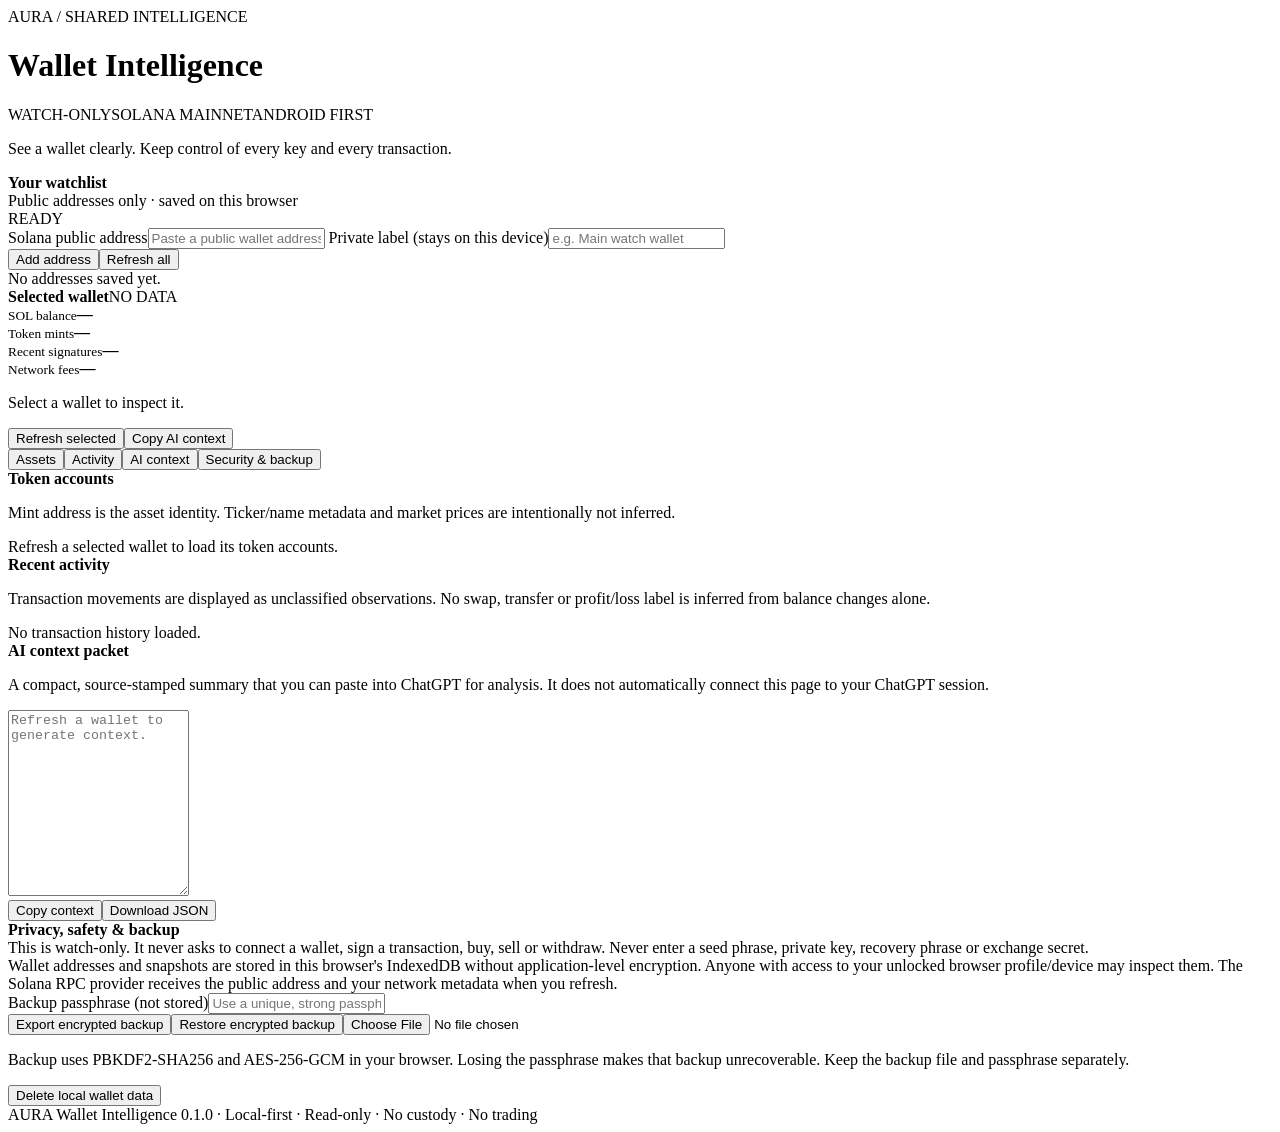
==== wallet-intelligence/index.html @ a3604963 "Add Android-first AURA wallet intelligence UI shell" ====
<!doctype html>
<html lang="en">
<head>
<meta charset="utf-8"><meta name="viewport" content="width=device-width,initial-scale=1,viewport-fit=cover">
<meta name="theme-color" content="#07110f"><meta name="description" content="AURA Wallet Intelligence — watch-only Solana wallet monitor for Android.">
<meta http-equiv="Content-Security-Policy" content="default-src 'self'; script-src 'self'; style-src 'self'; img-src 'self' data:; connect-src 'self' https://api.mainnet-beta.solana.com https://api.mainnet.solana.com; object-src 'none'; base-uri 'none'; frame-ancestors 'none'; form-action 'none'">
<link rel="manifest" href="./manifest.webmanifest"><link rel="icon" href="./icon.svg" type="image/svg+xml">
<title>AURA · Wallet Intelligence</title>
<style>
:root{color-scheme:dark;--bg:#07110f;--panel:#0d1a17;--panel2:#11231e;--line:#26443a;--text:#e8f4ed;--muted:#91a99e;--mint:#9beac0;--gold:#e7c88a;--red:#f08f84}
*{box-sizing:border-box}body{margin:0;background:radial-gradient(700px 400px at 65% -10%,#1b3a2e,transparent 65%),var(--bg);color:var(--text);font:15px/1.5 system-ui,-apple-system,Segoe UI,sans-serif}button,input{font:inherit}header{padding:22px 18px 12px;max-width:900px;margin:auto}header .eyebrow{color:var(--mint);letter-spacing:.18em;font-size:11px;font-weight:800}h1{font-size:27px;line-height:1.1;margin:7px 0}header p,.muted{color:var(--muted)}main{max-width:900px;margin:auto;padding:8px 16px 60px}.card{background:linear-gradient(145deg,#10211c,#0a1513);border:1px solid var(--line);border-radius:18px;padding:16px;margin:12px 0;box-shadow:0 14px 35px #0003}.row{display:flex;gap:10px;align-items:center;flex-wrap:wrap}.row>*{min-width:0}.spread{justify-content:space-between}.pill{border:1px solid var(--line);border-radius:99px;padding:4px 9px;color:var(--muted);font-size:11px}.ok{color:var(--mint)}.warn{color:var(--gold)}.bad{color:var(--red)}label{display:block;color:var(--muted);font-size:12px;margin:10px 0 5px}input{width:100%;border:1px solid #35574a;border-radius:11px;background:#07110f;color:var(--text);padding:12px;outline:none}input:focus{border-color:var(--mint)}button{border:1px solid #47725e;border-radius:12px;background:#19372b;color:var(--text);padding:11px 14px;font-weight:700;cursor:pointer}button.primary{background:linear-gradient(120deg,#a5edc8,#4fae81);color:#07110f;border:0}button.ghost{background:transparent}.grid{display:grid;grid-template-columns:repeat(2,minmax(0,1fr));gap:10px}.metric{background:#091612;border:1px solid var(--line);border-radius:13px;padding:12px}.metric strong{display:block;font-size:20px}.metric small{color:var(--muted)}.tabs{display:flex;gap:7px;overflow:auto;margin:14px 0}.tabs button{white-space:nowrap;padding:8px 11px;font-size:13px}.tabs button.active{border-color:var(--mint);color:var(--mint)}.hidden{display:none!important}.item{padding:12px 0;border-top:1px solid #20382f}.item:first-child{border-top:0}.mono{font:12px ui-monospace,SFMono-Regular,monospace;overflow-wrap:anywhere;color:#b6d8c6}.small{font-size:12px}.notice{border-left:3px solid var(--gold);padding:10px 12px;background:#201d12;border-radius:8px;color:#e9d8ad;font-size:12px}.danger{border-left-color:var(--red);background:#271515;color:#f5b7ae}.actions{display:flex;gap:8px;flex-wrap:wrap;margin-top:12px}.wallet-head{margin-bottom:7px}.empty{color:var(--muted);text-align:center;padding:22px}.footer{color:#789187;text-align:center;font-size:11px;margin:24px 0}.bar{height:5px;background:#20392f;border-radius:9px;overflow:hidden}.bar span{display:block;height:100%;background:var(--mint);width:0}a{color:var(--mint)}@media(min-width:650px){h1{font-size:34px}.grid{grid-template-columns:repeat(4,minmax(0,1fr))}}
</style></head>
<body>
<header><div class="eyebrow">AURA / SHARED INTELLIGENCE</div><h1>Wallet Intelligence</h1><div class="row"><span class="pill ok">WATCH-ONLY</span><span class="pill">SOLANA MAINNET</span><span class="pill">ANDROID FIRST</span></div><p>See a wallet clearly. Keep control of every key and every transaction.</p></header>
<main>
<section class="card">
 <div class="row spread"><div><strong>Your watchlist</strong><div class="muted small">Public addresses only · saved on this browser</div></div><span id="status" class="pill">READY</span></div>
 <label for="address">Solana public address</label><input id="address" autocomplete="off" autocapitalize="off" spellcheck="false" placeholder="Paste a public wallet address">
 <label for="label">Private label (stays on this device)</label><input id="label" maxlength="40" placeholder="e.g. Main watch wallet">
 <div class="actions"><button class="primary" id="add">Add address</button><button id="refreshAll">Refresh all</button></div>
 <div id="wallets" class="small muted" style="margin-top:12px">No addresses saved yet.</div>
</section>
<section id="overview" class="card"><div class="row spread"><strong>Selected wallet</strong><span id="freshness" class="pill">NO DATA</span></div><div class="grid" style="margin-top:12px">
 <div class="metric"><small>SOL balance</small><strong id="sol">—</strong></div><div class="metric"><small>Token mints</small><strong id="tokenCount">—</strong></div><div class="metric"><small>Recent signatures</small><strong id="sigCount">—</strong></div><div class="metric"><small>Network fees</small><strong id="fees">—</strong></div>
 </div><p id="selectedAddress" class="mono small">Select a wallet to inspect it.</p><div class="actions"><button class="primary" id="refresh">Refresh selected</button><button class="ghost" id="copyContext">Copy AI context</button></div>
</section>
<nav class="tabs"><button class="active" data-tab="assets">Assets</button><button data-tab="activity">Activity</button><button data-tab="context">AI context</button><button data-tab="security">Security & backup</button></nav>
<section id="tab-assets" class="card"><strong>Token accounts</strong><p class="muted small">Mint address is the asset identity. Ticker/name metadata and market prices are intentionally not inferred.</p><div id="assets" class="empty">Refresh a selected wallet to load its token accounts.</div></section>
<section id="tab-activity" class="card hidden"><strong>Recent activity</strong><p class="muted small">Transaction movements are displayed as unclassified observations. No swap, transfer or profit/loss label is inferred from balance changes alone.</p><div id="activity" class="empty">No transaction history loaded.</div></section>
<section id="tab-context" class="card hidden"><strong>AI context packet</strong><p class="muted small">A compact, source-stamped summary that you can paste into ChatGPT for analysis. It does not automatically connect this page to your ChatGPT session.</p><textarea id="context" rows="12" style="width:100%;background:#07110f;color:#d9eee2;border:1px solid var(--line);border-radius:12px;padding:12px" readonly placeholder="Refresh a wallet to generate context."></textarea><div class="actions"><button id="copyContext2">Copy context</button><button id="downloadContext">Download JSON</button></div></section>
<section id="tab-security" class="card hidden"><strong>Privacy, safety & backup</strong><div class="notice" style="margin-top:12px">This is watch-only. It never asks to connect a wallet, sign a transaction, buy, sell or withdraw. Never enter a seed phrase, private key, recovery phrase or exchange secret.</div><div class="notice danger" style="margin-top:10px">Wallet addresses and snapshots are stored in this browser's IndexedDB without application-level encryption. Anyone with access to your unlocked browser profile/device may inspect them. The Solana RPC provider receives the public address and your network metadata when you refresh.</div><label for="passphrase">Backup passphrase (not stored)</label><input id="passphrase" type="password" autocomplete="new-password" placeholder="Use a unique, strong passphrase">
<div class="actions"><button id="backup">Export encrypted backup</button><button id="restore">Restore encrypted backup</button><input id="backupFile" class="hidden" type="file" accept="application/json,.json"></div><p class="muted small">Backup uses PBKDF2-SHA256 and AES-256-GCM in your browser. Losing the passphrase makes that backup unrecoverable. Keep the backup file and passphrase separately.</p>
<div class="actions"><button class="ghost" id="forget">Delete local wallet data</button></div></section>
<div class="footer">AURA Wallet Intelligence 0.1.0 · Local-first · Read-only · No custody · No trading</div>
</main>
<script src="./app.js" defer></script><script>if('serviceWorker' in navigator)window.addEventListener('load',()=>navigator.serviceWorker.register('./sw.js').catch(()=>{}));</script>
</body></html>
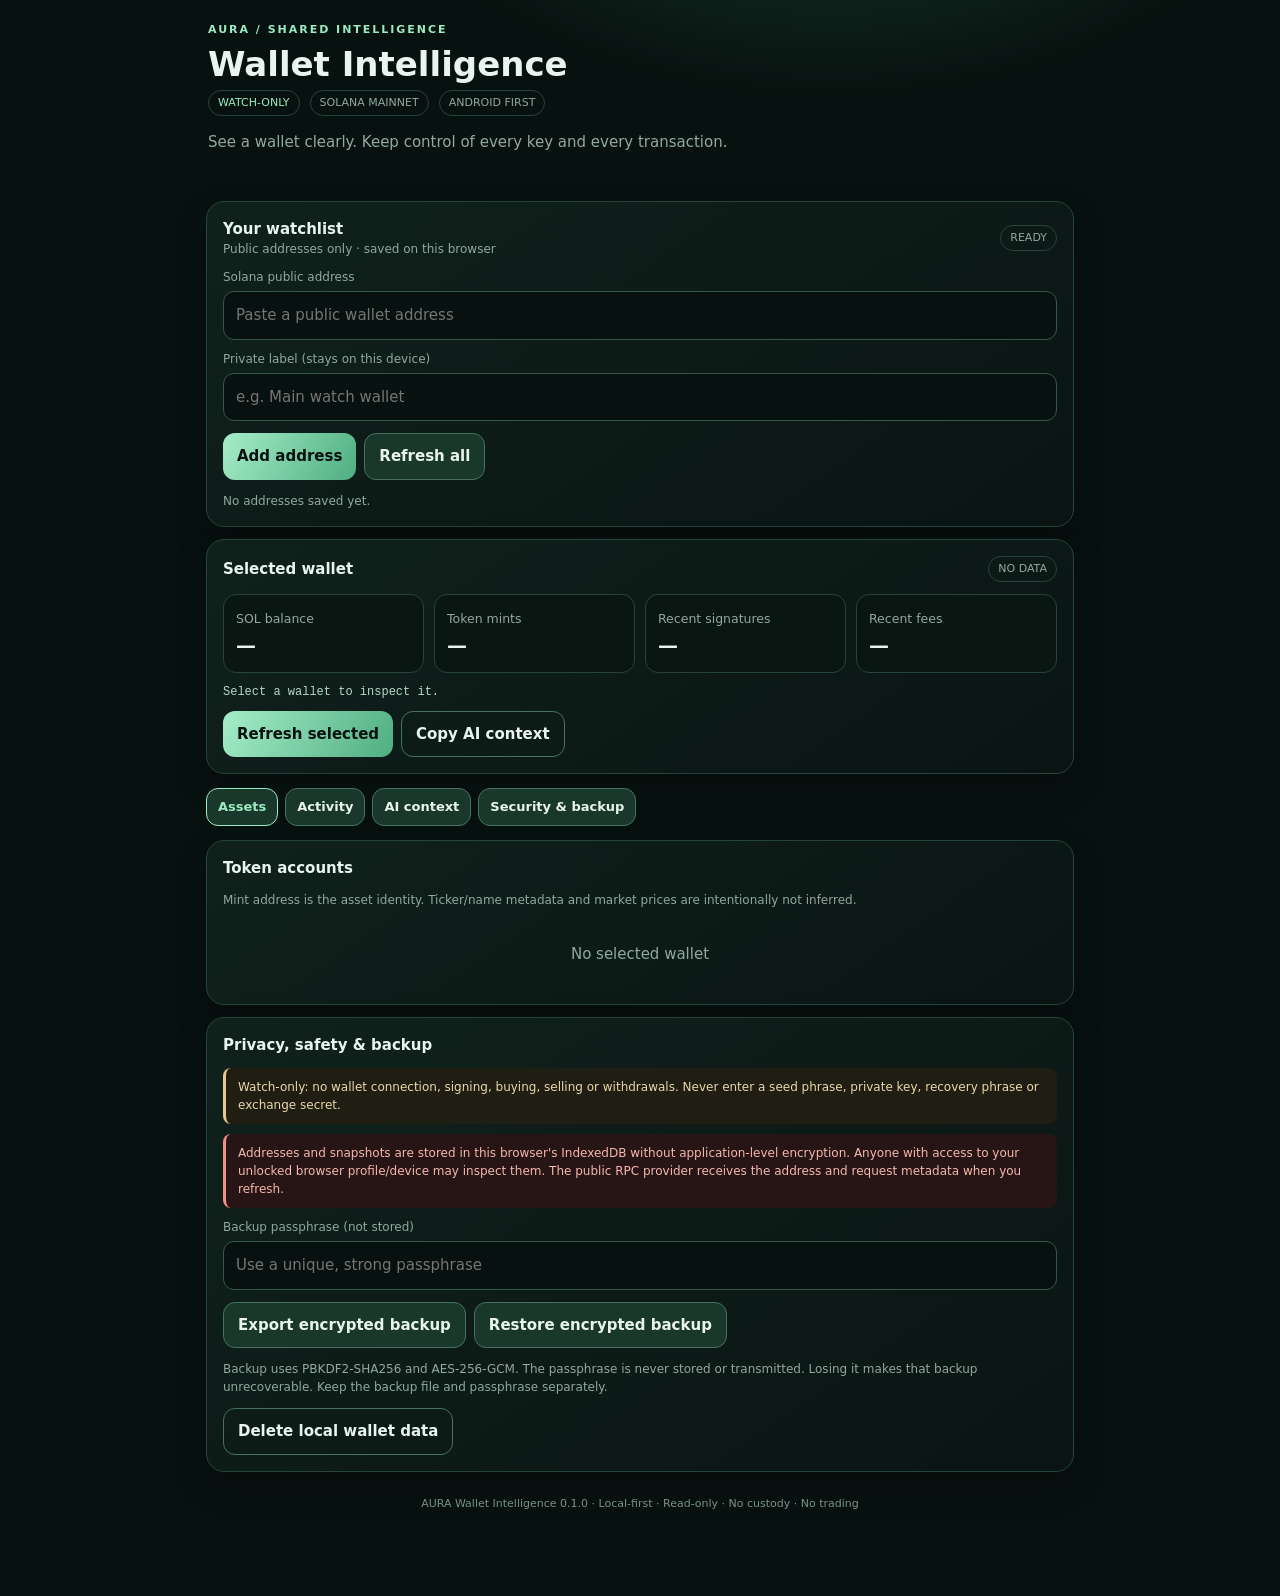
==== commit bae6cb7d: "Harden PWA content policy and remove inline script" ====
--- a/wallet-intelligence/index.html
+++ b/wallet-intelligence/index.html
@@ -1,37 +1,20 @@
 <!doctype html>
-<html lang="en">
-<head>
+<html lang="en"><head>
 <meta charset="utf-8"><meta name="viewport" content="width=device-width,initial-scale=1,viewport-fit=cover">
 <meta name="theme-color" content="#07110f"><meta name="description" content="AURA Wallet Intelligence — watch-only Solana wallet monitor for Android.">
-<meta http-equiv="Content-Security-Policy" content="default-src 'self'; script-src 'self'; style-src 'self'; img-src 'self' data:; connect-src 'self' https://api.mainnet-beta.solana.com https://api.mainnet.solana.com; object-src 'none'; base-uri 'none'; frame-ancestors 'none'; form-action 'none'">
+<meta http-equiv="Content-Security-Policy" content="default-src 'self'; script-src 'self'; style-src 'self' 'unsafe-inline'; img-src 'self' data:; connect-src 'self' https://api.mainnet-beta.solana.com; object-src 'none'; base-uri 'none'; form-action 'none'">
 <link rel="manifest" href="./manifest.webmanifest"><link rel="icon" href="./icon.svg" type="image/svg+xml">
 <title>AURA · Wallet Intelligence</title>
 <style>
-:root{color-scheme:dark;--bg:#07110f;--panel:#0d1a17;--panel2:#11231e;--line:#26443a;--text:#e8f4ed;--muted:#91a99e;--mint:#9beac0;--gold:#e7c88a;--red:#f08f84}
-*{box-sizing:border-box}body{margin:0;background:radial-gradient(700px 400px at 65% -10%,#1b3a2e,transparent 65%),var(--bg);color:var(--text);font:15px/1.5 system-ui,-apple-system,Segoe UI,sans-serif}button,input{font:inherit}header{padding:22px 18px 12px;max-width:900px;margin:auto}header .eyebrow{color:var(--mint);letter-spacing:.18em;font-size:11px;font-weight:800}h1{font-size:27px;line-height:1.1;margin:7px 0}header p,.muted{color:var(--muted)}main{max-width:900px;margin:auto;padding:8px 16px 60px}.card{background:linear-gradient(145deg,#10211c,#0a1513);border:1px solid var(--line);border-radius:18px;padding:16px;margin:12px 0;box-shadow:0 14px 35px #0003}.row{display:flex;gap:10px;align-items:center;flex-wrap:wrap}.row>*{min-width:0}.spread{justify-content:space-between}.pill{border:1px solid var(--line);border-radius:99px;padding:4px 9px;color:var(--muted);font-size:11px}.ok{color:var(--mint)}.warn{color:var(--gold)}.bad{color:var(--red)}label{display:block;color:var(--muted);font-size:12px;margin:10px 0 5px}input{width:100%;border:1px solid #35574a;border-radius:11px;background:#07110f;color:var(--text);padding:12px;outline:none}input:focus{border-color:var(--mint)}button{border:1px solid #47725e;border-radius:12px;background:#19372b;color:var(--text);padding:11px 14px;font-weight:700;cursor:pointer}button.primary{background:linear-gradient(120deg,#a5edc8,#4fae81);color:#07110f;border:0}button.ghost{background:transparent}.grid{display:grid;grid-template-columns:repeat(2,minmax(0,1fr));gap:10px}.metric{background:#091612;border:1px solid var(--line);border-radius:13px;padding:12px}.metric strong{display:block;font-size:20px}.metric small{color:var(--muted)}.tabs{display:flex;gap:7px;overflow:auto;margin:14px 0}.tabs button{white-space:nowrap;padding:8px 11px;font-size:13px}.tabs button.active{border-color:var(--mint);color:var(--mint)}.hidden{display:none!important}.item{padding:12px 0;border-top:1px solid #20382f}.item:first-child{border-top:0}.mono{font:12px ui-monospace,SFMono-Regular,monospace;overflow-wrap:anywhere;color:#b6d8c6}.small{font-size:12px}.notice{border-left:3px solid var(--gold);padding:10px 12px;background:#201d12;border-radius:8px;color:#e9d8ad;font-size:12px}.danger{border-left-color:var(--red);background:#271515;color:#f5b7ae}.actions{display:flex;gap:8px;flex-wrap:wrap;margin-top:12px}.wallet-head{margin-bottom:7px}.empty{color:var(--muted);text-align:center;padding:22px}.footer{color:#789187;text-align:center;font-size:11px;margin:24px 0}.bar{height:5px;background:#20392f;border-radius:9px;overflow:hidden}.bar span{display:block;height:100%;background:var(--mint);width:0}a{color:var(--mint)}@media(min-width:650px){h1{font-size:34px}.grid{grid-template-columns:repeat(4,minmax(0,1fr))}}
-</style></head>
-<body>
+:root{color-scheme:dark;--bg:#07110f;--panel:#0d1a17;--line:#26443a;--text:#e8f4ed;--muted:#91a99e;--mint:#9beac0;--gold:#e7c88a;--red:#f08f84}*{box-sizing:border-box}body{margin:0;background:radial-gradient(700px 400px at 65% -10%,#1b3a2e,transparent 65%),var(--bg);color:var(--text);font:15px/1.5 system-ui,-apple-system,Segoe UI,sans-serif}button,input{font:inherit}header{padding:22px 18px 12px;max-width:900px;margin:auto}header .eyebrow{color:var(--mint);letter-spacing:.18em;font-size:11px;font-weight:800}h1{font-size:27px;line-height:1.1;margin:7px 0}header p,.muted{color:var(--muted)}main{max-width:900px;margin:auto;padding:8px 16px 60px}.card{background:linear-gradient(145deg,#10211c,#0a1513);border:1px solid var(--line);border-radius:18px;padding:16px;margin:12px 0;box-shadow:0 14px 35px #0003}.row{display:flex;gap:10px;align-items:center;flex-wrap:wrap}.spread{justify-content:space-between}.pill{border:1px solid var(--line);border-radius:99px;padding:4px 9px;color:var(--muted);font-size:11px}.ok{color:var(--mint)}.warn{color:var(--gold)}.bad{color:var(--red)}label{display:block;color:var(--muted);font-size:12px;margin:10px 0 5px}input{width:100%;border:1px solid #35574a;border-radius:11px;background:#07110f;color:var(--text);padding:12px;outline:none}input:focus{border-color:var(--mint)}button{border:1px solid #47725e;border-radius:12px;background:#19372b;color:var(--text);padding:11px 14px;font-weight:700;cursor:pointer}button.primary{background:linear-gradient(120deg,#a5edc8,#4fae81);color:#07110f;border:0}button.ghost{background:transparent}.grid{display:grid;grid-template-columns:repeat(2,minmax(0,1fr));gap:10px}.metric{background:#091612;border:1px solid var(--line);border-radius:13px;padding:12px}.metric strong{display:block;font-size:20px}.metric small{color:var(--muted)}.tabs{display:flex;gap:7px;overflow:auto;margin:14px 0}.tabs button{white-space:nowrap;padding:8px 11px;font-size:13px}.tabs button.active{border-color:var(--mint);color:var(--mint)}.hidden{display:none!important}.item{padding:12px 0;border-top:1px solid #20382f}.item:first-child{border-top:0}.mono{font:12px ui-monospace,SFMono-Regular,monospace;overflow-wrap:anywhere;color:#b6d8c6}.small{font-size:12px}.notice{border-left:3px solid var(--gold);padding:10px 12px;background:#201d12;border-radius:8px;color:#e9d8ad;font-size:12px}.danger{border-left-color:var(--red);background:#271515;color:#f5b7ae}.actions{display:flex;gap:8px;flex-wrap:wrap;margin-top:12px}.empty{color:var(--muted);text-align:center;padding:22px}.footer{color:#789187;text-align:center;font-size:11px;margin:24px 0}a{color:var(--mint)}@media(min-width:650px){h1{font-size:34px}.grid{grid-template-columns:repeat(4,minmax(0,1fr))}}
+</style></head><body>
 <header><div class="eyebrow">AURA / SHARED INTELLIGENCE</div><h1>Wallet Intelligence</h1><div class="row"><span class="pill ok">WATCH-ONLY</span><span class="pill">SOLANA MAINNET</span><span class="pill">ANDROID FIRST</span></div><p>See a wallet clearly. Keep control of every key and every transaction.</p></header>
-<main>
-<section class="card">
- <div class="row spread"><div><strong>Your watchlist</strong><div class="muted small">Public addresses only · saved on this browser</div></div><span id="status" class="pill">READY</span></div>
- <label for="address">Solana public address</label><input id="address" autocomplete="off" autocapitalize="off" spellcheck="false" placeholder="Paste a public wallet address">
- <label for="label">Private label (stays on this device)</label><input id="label" maxlength="40" placeholder="e.g. Main watch wallet">
- <div class="actions"><button class="primary" id="add">Add address</button><button id="refreshAll">Refresh all</button></div>
- <div id="wallets" class="small muted" style="margin-top:12px">No addresses saved yet.</div>
-</section>
-<section id="overview" class="card"><div class="row spread"><strong>Selected wallet</strong><span id="freshness" class="pill">NO DATA</span></div><div class="grid" style="margin-top:12px">
- <div class="metric"><small>SOL balance</small><strong id="sol">—</strong></div><div class="metric"><small>Token mints</small><strong id="tokenCount">—</strong></div><div class="metric"><small>Recent signatures</small><strong id="sigCount">—</strong></div><div class="metric"><small>Network fees</small><strong id="fees">—</strong></div>
- </div><p id="selectedAddress" class="mono small">Select a wallet to inspect it.</p><div class="actions"><button class="primary" id="refresh">Refresh selected</button><button class="ghost" id="copyContext">Copy AI context</button></div>
-</section>
+<main><section class="card"><div class="row spread"><div><strong>Your watchlist</strong><div class="muted small">Public addresses only · saved on this browser</div></div><span id="status" class="pill">READY</span></div><label for="address">Solana public address</label><input id="address" autocomplete="off" autocapitalize="off" spellcheck="false" placeholder="Paste a public wallet address"><label for="label">Private label (stays on this device)</label><input id="label" maxlength="40" placeholder="e.g. Main watch wallet"><div class="actions"><button class="primary" id="add">Add address</button><button id="refreshAll">Refresh all</button></div><div id="wallets" class="small muted" style="margin-top:12px">No addresses saved yet.</div></section>
+<section class="card"><div class="row spread"><strong>Selected wallet</strong><span id="freshness" class="pill">NO DATA</span></div><div class="grid" style="margin-top:12px"><div class="metric"><small>SOL balance</small><strong id="sol">—</strong></div><div class="metric"><small>Token mints</small><strong id="tokenCount">—</strong></div><div class="metric"><small>Recent signatures</small><strong id="sigCount">—</strong></div><div class="metric"><small>Recent fees</small><strong id="fees">—</strong></div></div><p id="selectedAddress" class="mono small">Select a wallet to inspect it.</p><div class="actions"><button class="primary" id="refresh">Refresh selected</button><button class="ghost" id="copyContext">Copy AI context</button></div></section>
 <nav class="tabs"><button class="active" data-tab="assets">Assets</button><button data-tab="activity">Activity</button><button data-tab="context">AI context</button><button data-tab="security">Security & backup</button></nav>
 <section id="tab-assets" class="card"><strong>Token accounts</strong><p class="muted small">Mint address is the asset identity. Ticker/name metadata and market prices are intentionally not inferred.</p><div id="assets" class="empty">Refresh a selected wallet to load its token accounts.</div></section>
-<section id="tab-activity" class="card hidden"><strong>Recent activity</strong><p class="muted small">Transaction movements are displayed as unclassified observations. No swap, transfer or profit/loss label is inferred from balance changes alone.</p><div id="activity" class="empty">No transaction history loaded.</div></section>
-<section id="tab-context" class="card hidden"><strong>AI context packet</strong><p class="muted small">A compact, source-stamped summary that you can paste into ChatGPT for analysis. It does not automatically connect this page to your ChatGPT session.</p><textarea id="context" rows="12" style="width:100%;background:#07110f;color:#d9eee2;border:1px solid var(--line);border-radius:12px;padding:12px" readonly placeholder="Refresh a wallet to generate context."></textarea><div class="actions"><button id="copyContext2">Copy context</button><button id="downloadContext">Download JSON</button></div></section>
-<section id="tab-security" class="card hidden"><strong>Privacy, safety & backup</strong><div class="notice" style="margin-top:12px">This is watch-only. It never asks to connect a wallet, sign a transaction, buy, sell or withdraw. Never enter a seed phrase, private key, recovery phrase or exchange secret.</div><div class="notice danger" style="margin-top:10px">Wallet addresses and snapshots are stored in this browser's IndexedDB without application-level encryption. Anyone with access to your unlocked browser profile/device may inspect them. The Solana RPC provider receives the public address and your network metadata when you refresh.</div><label for="passphrase">Backup passphrase (not stored)</label><input id="passphrase" type="password" autocomplete="new-password" placeholder="Use a unique, strong passphrase">
-<div class="actions"><button id="backup">Export encrypted backup</button><button id="restore">Restore encrypted backup</button><input id="backupFile" class="hidden" type="file" accept="application/json,.json"></div><p class="muted small">Backup uses PBKDF2-SHA256 and AES-256-GCM in your browser. Losing the passphrase makes that backup unrecoverable. Keep the backup file and passphrase separately.</p>
-<div class="actions"><button class="ghost" id="forget">Delete local wallet data</button></div></section>
-<div class="footer">AURA Wallet Intelligence 0.1.0 · Local-first · Read-only · No custody · No trading</div>
-</main>
-<script src="./app.js" defer></script><script>if('serviceWorker' in navigator)window.addEventListener('load',()=>navigator.serviceWorker.register('./sw.js').catch(()=>{}));</script>
-</body></html>+<section id="tab-activity" class="card hidden"><strong>Recent activity</strong><p class="muted small">Movements remain unclassified. Balance changes alone cannot reliably distinguish swaps from transfers or calculate P&amp;L.</p><div id="activity" class="empty">No transaction history loaded.</div></section>
+<section id="tab-context" class="card hidden"><strong>AI context packet</strong><p class="muted small">Paste this source-stamped summary into ChatGPT. It does not automatically connect this page to your session.</p><textarea id="context" rows="12" style="width:100%;background:#07110f;color:#d9eee2;border:1px solid var(--line);border-radius:12px;padding:12px" readonly placeholder="Refresh a wallet to generate context."></textarea><div class="actions"><button id="copyContext2">Copy context</button><button id="downloadContext">Download JSON</button></div></section>
+<section id="tab-security" class="card"><strong>Privacy, safety & backup</strong><div class="notice" style="margin-top:12px">Watch-only: no wallet connection, signing, buying, selling or withdrawals. Never enter a seed phrase, private key, recovery phrase or exchange secret.</div><div class="notice danger" style="margin-top:10px">Addresses and snapshots are stored in this browser's IndexedDB without application-level encryption. Anyone with access to your unlocked browser profile/device may inspect them. The public RPC provider receives the address and request metadata when you refresh.</div><label for="passphrase">Backup passphrase (not stored)</label><input id="passphrase" type="password" autocomplete="new-password" placeholder="Use a unique, strong passphrase"><div class="actions"><button id="backup">Export encrypted backup</button><button id="restore">Restore encrypted backup</button><input id="backupFile" class="hidden" type="file" accept="application/json,.json"></div><p class="muted small">Backup uses PBKDF2-SHA256 and AES-256-GCM. The passphrase is never stored or transmitted. Losing it makes that backup unrecoverable. Keep the backup file and passphrase separately.</p><div class="actions"><button class="ghost" id="forget">Delete local wallet data</button></div></section>
+<div class="footer">AURA Wallet Intelligence 0.1.0 · Local-first · Read-only · No custody · No trading</div></main>
+<script src="./app.js" defer></script></body></html>
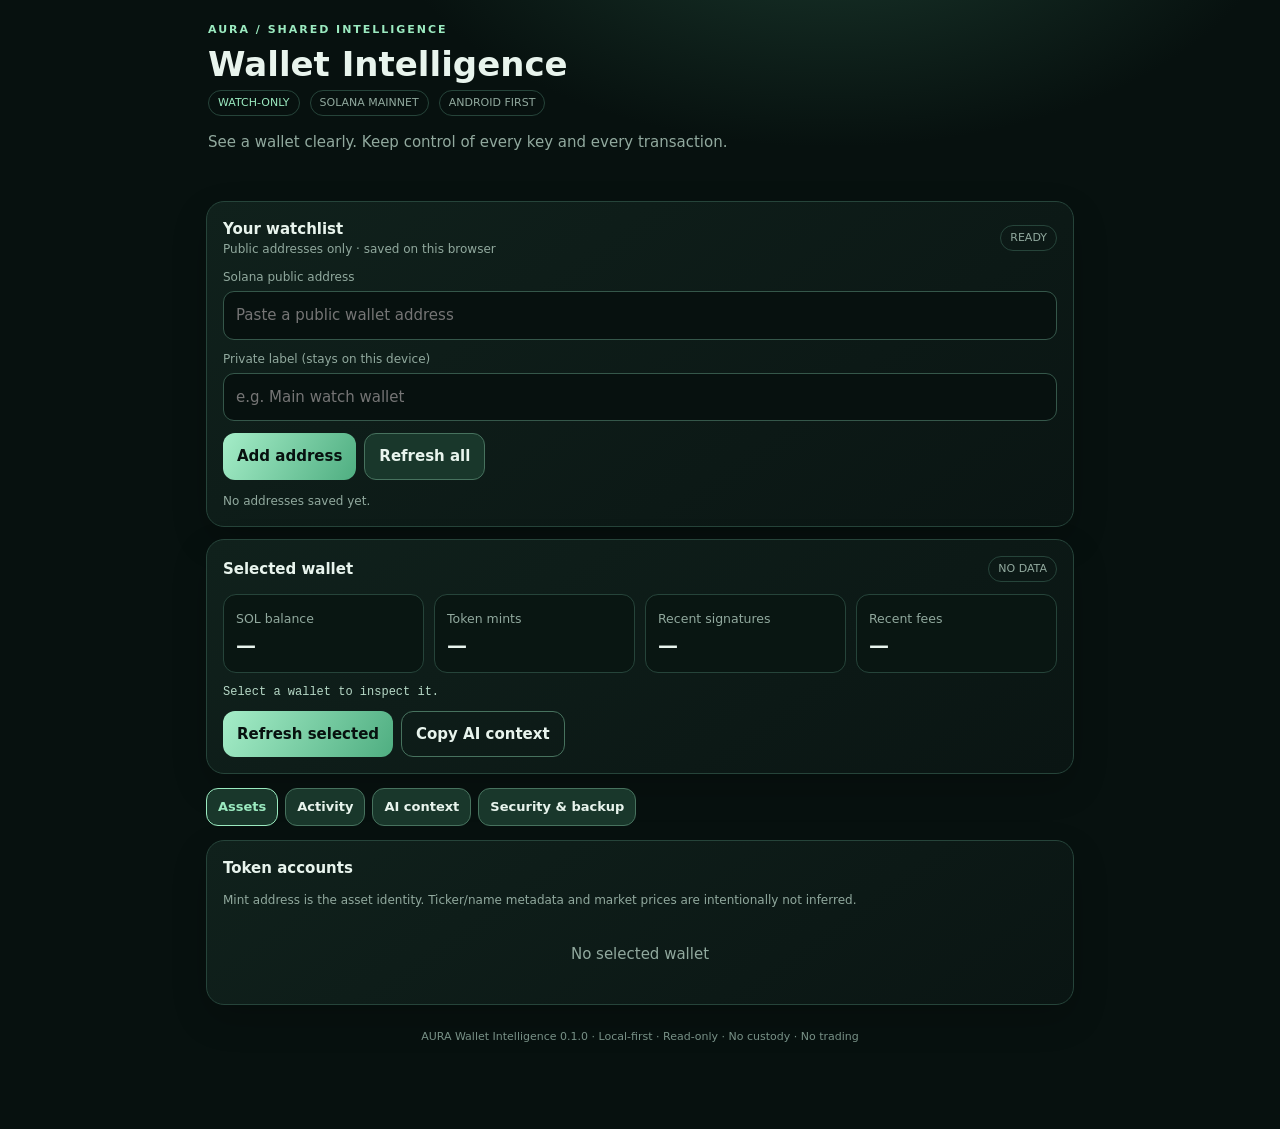
==== commit a30ca5b0: "Hide security panel until selected in navigation" ====
--- a/wallet-intelligence/index.html
+++ b/wallet-intelligence/index.html
@@ -15,6 +15,6 @@
 <section id="tab-assets" class="card"><strong>Token accounts</strong><p class="muted small">Mint address is the asset identity. Ticker/name metadata and market prices are intentionally not inferred.</p><div id="assets" class="empty">Refresh a selected wallet to load its token accounts.</div></section>
 <section id="tab-activity" class="card hidden"><strong>Recent activity</strong><p class="muted small">Movements remain unclassified. Balance changes alone cannot reliably distinguish swaps from transfers or calculate P&amp;L.</p><div id="activity" class="empty">No transaction history loaded.</div></section>
 <section id="tab-context" class="card hidden"><strong>AI context packet</strong><p class="muted small">Paste this source-stamped summary into ChatGPT. It does not automatically connect this page to your session.</p><textarea id="context" rows="12" style="width:100%;background:#07110f;color:#d9eee2;border:1px solid var(--line);border-radius:12px;padding:12px" readonly placeholder="Refresh a wallet to generate context."></textarea><div class="actions"><button id="copyContext2">Copy context</button><button id="downloadContext">Download JSON</button></div></section>
-<section id="tab-security" class="card"><strong>Privacy, safety & backup</strong><div class="notice" style="margin-top:12px">Watch-only: no wallet connection, signing, buying, selling or withdrawals. Never enter a seed phrase, private key, recovery phrase or exchange secret.</div><div class="notice danger" style="margin-top:10px">Addresses and snapshots are stored in this browser's IndexedDB without application-level encryption. Anyone with access to your unlocked browser profile/device may inspect them. The public RPC provider receives the address and request metadata when you refresh.</div><label for="passphrase">Backup passphrase (not stored)</label><input id="passphrase" type="password" autocomplete="new-password" placeholder="Use a unique, strong passphrase"><div class="actions"><button id="backup">Export encrypted backup</button><button id="restore">Restore encrypted backup</button><input id="backupFile" class="hidden" type="file" accept="application/json,.json"></div><p class="muted small">Backup uses PBKDF2-SHA256 and AES-256-GCM. The passphrase is never stored or transmitted. Losing it makes that backup unrecoverable. Keep the backup file and passphrase separately.</p><div class="actions"><button class="ghost" id="forget">Delete local wallet data</button></div></section>
+<section id="tab-security" class="card hidden"><strong>Privacy, safety & backup</strong><div class="notice" style="margin-top:12px">Watch-only: no wallet connection, signing, buying, selling or withdrawals. Never enter a seed phrase, private key, recovery phrase or exchange secret.</div><div class="notice danger" style="margin-top:10px">Addresses and snapshots are stored in this browser's IndexedDB without application-level encryption. Anyone with access to your unlocked browser profile/device may inspect them. The public RPC provider receives the address and request metadata when you refresh.</div><label for="passphrase">Backup passphrase (not stored)</label><input id="passphrase" type="password" autocomplete="new-password" placeholder="Use a unique, strong passphrase"><div class="actions"><button id="backup">Export encrypted backup</button><button id="restore">Restore encrypted backup</button><input id="backupFile" class="hidden" type="file" accept="application/json,.json"></div><p class="muted small">Backup uses PBKDF2-SHA256 and AES-256-GCM. The passphrase is never stored or transmitted. Losing it makes that backup unrecoverable. Keep the backup file and passphrase separately.</p><div class="actions"><button class="ghost" id="forget">Delete local wallet data</button></div></section>
 <div class="footer">AURA Wallet Intelligence 0.1.0 · Local-first · Read-only · No custody · No trading</div></main>
 <script src="./app.js" defer></script></body></html>
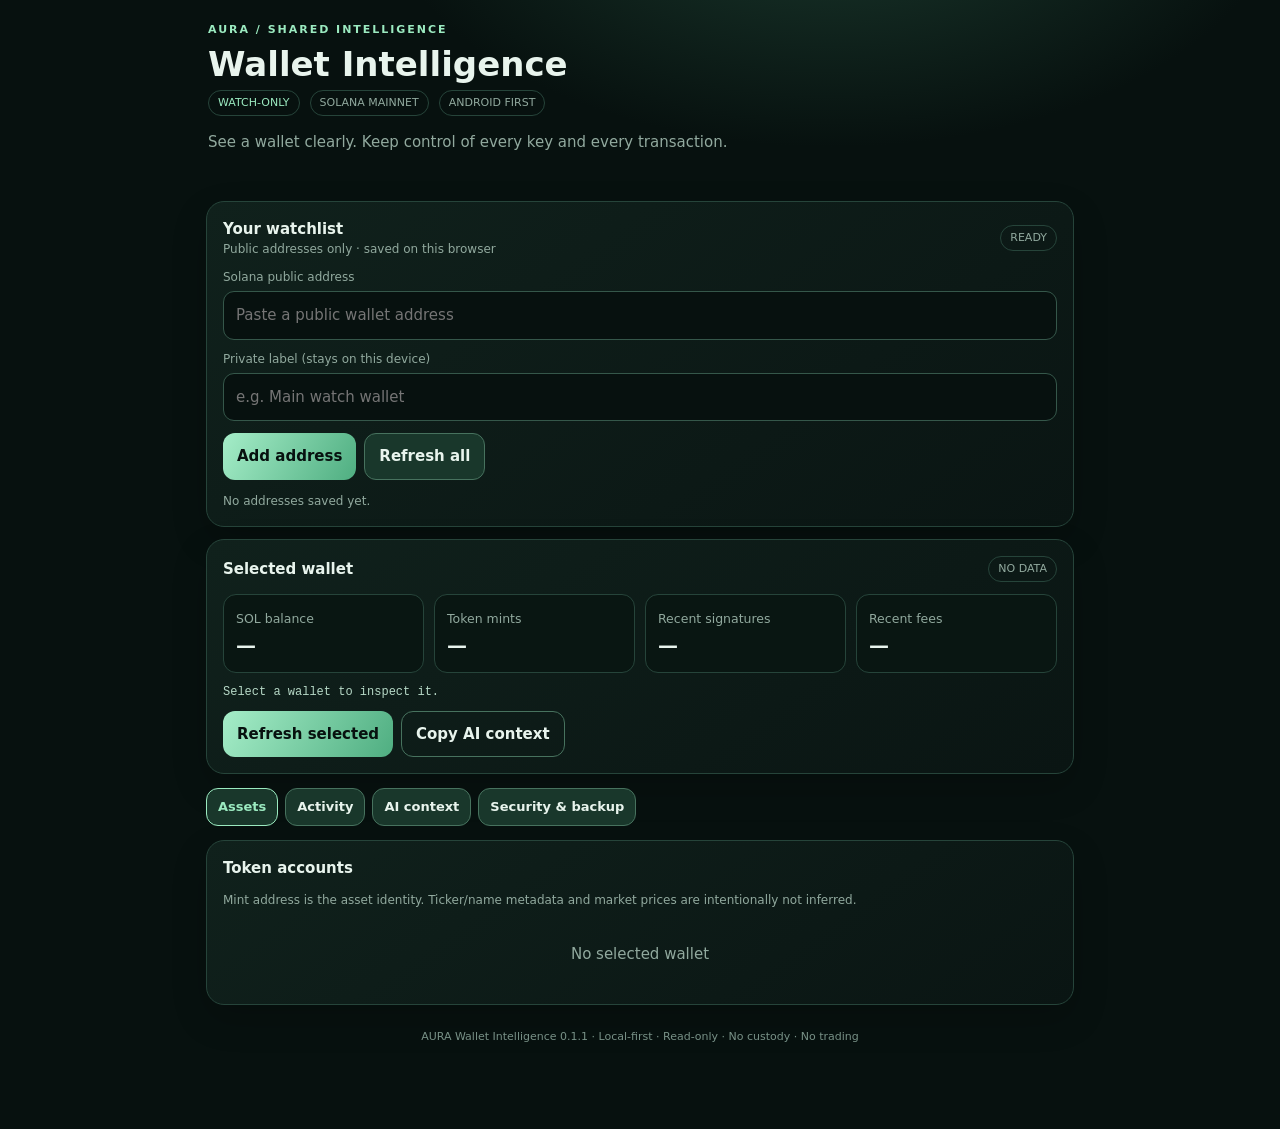
==== commit 96e1d0dc: "Display wallet release version 0.1.1" ====
--- a/wallet-intelligence/index.html
+++ b/wallet-intelligence/index.html
@@ -2,7 +2,7 @@
 <html lang="en"><head>
 <meta charset="utf-8"><meta name="viewport" content="width=device-width,initial-scale=1,viewport-fit=cover">
 <meta name="theme-color" content="#07110f"><meta name="description" content="AURA Wallet Intelligence — watch-only Solana wallet monitor for Android.">
-<meta http-equiv="Content-Security-Policy" content="default-src 'self'; script-src 'self'; style-src 'self' 'unsafe-inline'; img-src 'self' data:; connect-src 'self' https://api.mainnet-beta.solana.com; object-src 'none'; base-uri 'none'; form-action 'none'">
+<meta http-equiv="Content-Security-Policy" content="default-src 'self'; script-src 'self'; style-src 'self' 'unsafe-inline'; img-src 'self' data:; connect-src 'self' https://solana-rpc.publicnode.com https://api.mainnet.solana.com https://api.mainnet-beta.solana.com; object-src 'none'; base-uri 'none'; form-action 'none'">
 <link rel="manifest" href="./manifest.webmanifest"><link rel="icon" href="./icon.svg" type="image/svg+xml">
 <title>AURA · Wallet Intelligence</title>
 <style>
@@ -16,5 +16,5 @@
 <section id="tab-activity" class="card hidden"><strong>Recent activity</strong><p class="muted small">Movements remain unclassified. Balance changes alone cannot reliably distinguish swaps from transfers or calculate P&amp;L.</p><div id="activity" class="empty">No transaction history loaded.</div></section>
 <section id="tab-context" class="card hidden"><strong>AI context packet</strong><p class="muted small">Paste this source-stamped summary into ChatGPT. It does not automatically connect this page to your session.</p><textarea id="context" rows="12" style="width:100%;background:#07110f;color:#d9eee2;border:1px solid var(--line);border-radius:12px;padding:12px" readonly placeholder="Refresh a wallet to generate context."></textarea><div class="actions"><button id="copyContext2">Copy context</button><button id="downloadContext">Download JSON</button></div></section>
 <section id="tab-security" class="card hidden"><strong>Privacy, safety & backup</strong><div class="notice" style="margin-top:12px">Watch-only: no wallet connection, signing, buying, selling or withdrawals. Never enter a seed phrase, private key, recovery phrase or exchange secret.</div><div class="notice danger" style="margin-top:10px">Addresses and snapshots are stored in this browser's IndexedDB without application-level encryption. Anyone with access to your unlocked browser profile/device may inspect them. The public RPC provider receives the address and request metadata when you refresh.</div><label for="passphrase">Backup passphrase (not stored)</label><input id="passphrase" type="password" autocomplete="new-password" placeholder="Use a unique, strong passphrase"><div class="actions"><button id="backup">Export encrypted backup</button><button id="restore">Restore encrypted backup</button><input id="backupFile" class="hidden" type="file" accept="application/json,.json"></div><p class="muted small">Backup uses PBKDF2-SHA256 and AES-256-GCM. The passphrase is never stored or transmitted. Losing it makes that backup unrecoverable. Keep the backup file and passphrase separately.</p><div class="actions"><button class="ghost" id="forget">Delete local wallet data</button></div></section>
-<div class="footer">AURA Wallet Intelligence 0.1.0 · Local-first · Read-only · No custody · No trading</div></main>
+<div class="footer">AURA Wallet Intelligence 0.1.1 · Local-first · Read-only · No custody · No trading</div></main>
 <script src="./app.js" defer></script></body></html>
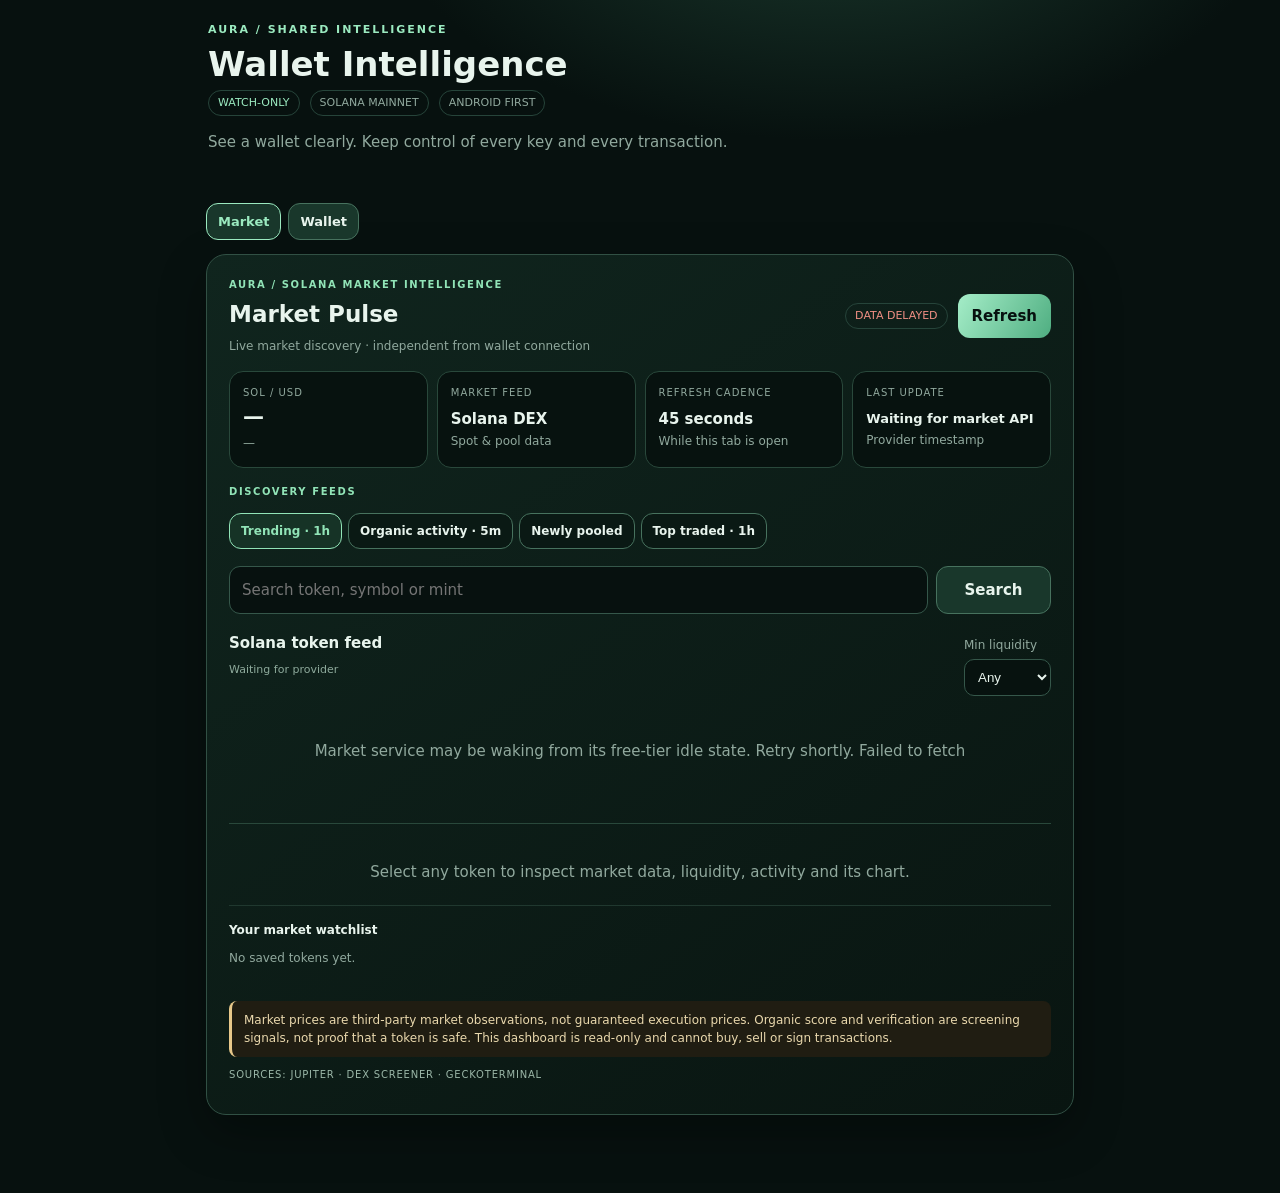
==== commit d9a74747: "feat(market): add market-first AURA dashboard interface" ====
--- a/wallet-intelligence/index.html
+++ b/wallet-intelligence/index.html
@@ -1,20 +1,93 @@
 <!doctype html>
 <html lang="en"><head>
 <meta charset="utf-8"><meta name="viewport" content="width=device-width,initial-scale=1,viewport-fit=cover">
-<meta name="theme-color" content="#07110f"><meta name="description" content="AURA Wallet Intelligence — watch-only Solana wallet monitor for Android.">
-<meta http-equiv="Content-Security-Policy" content="default-src 'self'; script-src 'self'; style-src 'self' 'unsafe-inline'; img-src 'self' data:; connect-src 'self' https://solana-rpc.publicnode.com https://api.mainnet.solana.com https://api.mainnet-beta.solana.com; object-src 'none'; base-uri 'none'; form-action 'none'">
+<meta name="theme-color" content="#07110f"><meta name="description" content="AURA Solana market intelligence and watch-only wallet monitor for Android.">
+<meta http-equiv="Content-Security-Policy" content="default-src 'self'; script-src 'self'; style-src 'self' 'unsafe-inline'; img-src 'self' data:; connect-src 'self' https://solana-rpc.publicnode.com https://api.mainnet.solana.com https://api.mainnet-beta.solana.com https://aura-market-api.onrender.com; object-src 'none'; base-uri 'none'; form-action 'none'">
 <link rel="manifest" href="./manifest.webmanifest"><link rel="icon" href="./icon.svg" type="image/svg+xml">
-<title>AURA · Wallet Intelligence</title>
+<title>AURA · Market & Wallet Intelligence</title>
 <style>
 :root{color-scheme:dark;--bg:#07110f;--panel:#0d1a17;--line:#26443a;--text:#e8f4ed;--muted:#91a99e;--mint:#9beac0;--gold:#e7c88a;--red:#f08f84}*{box-sizing:border-box}body{margin:0;background:radial-gradient(700px 400px at 65% -10%,#1b3a2e,transparent 65%),var(--bg);color:var(--text);font:15px/1.5 system-ui,-apple-system,Segoe UI,sans-serif}button,input{font:inherit}header{padding:22px 18px 12px;max-width:900px;margin:auto}header .eyebrow{color:var(--mint);letter-spacing:.18em;font-size:11px;font-weight:800}h1{font-size:27px;line-height:1.1;margin:7px 0}header p,.muted{color:var(--muted)}main{max-width:900px;margin:auto;padding:8px 16px 60px}.card{background:linear-gradient(145deg,#10211c,#0a1513);border:1px solid var(--line);border-radius:18px;padding:16px;margin:12px 0;box-shadow:0 14px 35px #0003}.row{display:flex;gap:10px;align-items:center;flex-wrap:wrap}.spread{justify-content:space-between}.pill{border:1px solid var(--line);border-radius:99px;padding:4px 9px;color:var(--muted);font-size:11px}.ok{color:var(--mint)}.warn{color:var(--gold)}.bad{color:var(--red)}label{display:block;color:var(--muted);font-size:12px;margin:10px 0 5px}input{width:100%;border:1px solid #35574a;border-radius:11px;background:#07110f;color:var(--text);padding:12px;outline:none}input:focus{border-color:var(--mint)}button{border:1px solid #47725e;border-radius:12px;background:#19372b;color:var(--text);padding:11px 14px;font-weight:700;cursor:pointer}button.primary{background:linear-gradient(120deg,#a5edc8,#4fae81);color:#07110f;border:0}button.ghost{background:transparent}.grid{display:grid;grid-template-columns:repeat(2,minmax(0,1fr));gap:10px}.metric{background:#091612;border:1px solid var(--line);border-radius:13px;padding:12px}.metric strong{display:block;font-size:20px}.metric small{color:var(--muted)}.tabs{display:flex;gap:7px;overflow:auto;margin:14px 0}.tabs button{white-space:nowrap;padding:8px 11px;font-size:13px}.tabs button.active{border-color:var(--mint);color:var(--mint)}.hidden{display:none!important}.item{padding:12px 0;border-top:1px solid #20382f}.item:first-child{border-top:0}.mono{font:12px ui-monospace,SFMono-Regular,monospace;overflow-wrap:anywhere;color:#b6d8c6}.small{font-size:12px}.notice{border-left:3px solid var(--gold);padding:10px 12px;background:#201d12;border-radius:8px;color:#e9d8ad;font-size:12px}.danger{border-left-color:var(--red);background:#271515;color:#f5b7ae}.actions{display:flex;gap:8px;flex-wrap:wrap;margin-top:12px}.empty{color:var(--muted);text-align:center;padding:22px}.footer{color:#789187;text-align:center;font-size:11px;margin:24px 0}a{color:var(--mint)}@media(min-width:650px){h1{font-size:34px}.grid{grid-template-columns:repeat(4,minmax(0,1fr))}}
+
+.market-shell{background:linear-gradient(145deg,#10251e,#091511);border:1px solid #315044;border-radius:20px;padding:16px;margin:8px 0 18px;box-shadow:0 18px 48px #0005}
+.market-topline{display:flex;justify-content:space-between;align-items:center;gap:10px;flex-wrap:wrap}
+.market-kpis{display:grid;grid-template-columns:repeat(2,minmax(0,1fr));gap:9px;margin:16px 0}
+.market-kpi{background:#07120f;border:1px solid #29483b;border-radius:14px;padding:13px}
+.market-kpi small{display:block;color:#91a99e;font-size:10px;letter-spacing:.1em;text-transform:uppercase}
+.market-kpi b{display:block;font-size:21px;line-height:1.3;margin-top:4px}
+.market-kpi .metric-change{font-size:12px}
+.market-section-label{font-size:10px;letter-spacing:.16em;color:#91e4b7;font-weight:800}
+.market-feeds,.chart-controls{display:flex;gap:6px;overflow-x:auto;margin:14px 0;padding-bottom:3px}
+.market-feeds button,.chart-controls button{white-space:nowrap;padding:8px 11px;font-size:12px;background:#0a1914}
+.market-feeds button.active,.chart-controls button.active{border-color:#91e4b7;color:#91e4b7;background:#163326}
+.market-toolbar{display:grid;grid-template-columns:minmax(0,1fr) 115px;gap:8px;margin:12px 0}
+.market-toolbar input{min-width:0}
+.market-search-row{display:grid;grid-template-columns:minmax(0,1fr) auto;gap:8px}
+.market-source{font-size:11px;color:#8eaa9c;margin:8px 0 12px}
+.market-token{display:grid;grid-template-columns:25px minmax(0,1fr) auto 48px 12px;gap:8px;align-items:center;width:100%;text-align:left;padding:12px 5px;border:0;border-top:1px solid #20382f;border-radius:0;background:transparent}
+.market-token:hover,.market-search-result:hover{background:#11241b}
+.market-rank{font-size:11px;color:#728e81}
+.market-token-main,.market-token-price,.market-token-meta{min-width:0}
+.market-token-main b,.market-token-price b,.market-token-meta b{display:block;font-size:13px;overflow:hidden;text-overflow:ellipsis;white-space:nowrap}
+.market-token-main small,.market-token-price small,.market-token-meta small{display:block;color:#8da89a;font-size:10px;white-space:nowrap;overflow:hidden;text-overflow:ellipsis}
+.market-token-price{text-align:right}
+.market-token-meta{text-align:right}
+.market-token-arrow{color:#91e4b7;font-size:20px}
+.positive{color:#91e4b7!important}.negative{color:#f08f84!important}
+.market-detail{margin-top:16px;padding-top:15px;border-top:1px solid #29483b}
+.market-detail h3{font-size:20px;margin:5px 0}
+.market-detail-price{font-size:27px;font-weight:800;margin:8px 0 14px}
+.market-detail-price span{font-size:13px;font-weight:700}
+.market-detail-grid{display:grid;grid-template-columns:repeat(2,minmax(0,1fr));gap:8px}
+.market-detail-grid>div{background:#08140f;border:1px solid #254336;border-radius:12px;padding:10px}
+.market-detail-grid small{display:block;color:#8da89a;font-size:10px;text-transform:uppercase}
+.market-detail-grid b{display:block;font-size:14px;margin-top:3px}
+.risk-list{display:flex;flex-wrap:wrap;gap:6px;margin:12px 0}
+.risk-chip{border:1px solid #315044;border-radius:30px;padding:5px 9px;font-size:10px;color:#b6d8c6}
+.risk-chip.danger{border-color:#75443d;background:#2a1714;color:#f3aaa0}
+.market-caveat{font-size:11px;line-height:1.5}
+.chart-heading{margin-top:12px}
+.market-chart{min-height:120px;border:1px solid #254336;background:#07120f;border-radius:12px;padding:10px;overflow:hidden}
+.market-chart-svg{width:100%;height:auto;display:block}
+.market-detail-actions{display:flex;gap:15px;align-items:center;flex-wrap:wrap;margin:12px 0}
+.market-detail-actions a{font-size:12px;text-decoration:none}
+.market-mint{font-size:10px;color:#7d9a8c}
+.market-search-results{margin-top:8px}
+.market-search-result{display:flex;flex-direction:column;align-items:flex-start;width:100%;text-align:left;background:transparent;border:0;border-top:1px solid #20382f;border-radius:0;padding:10px 3px}
+.market-search-result small{font:10px ui-monospace,monospace;color:#8da89a;overflow-wrap:anywhere}
+.market-watchlist{display:flex;gap:7px;flex-wrap:wrap;margin:8px 0}
+.market-watch-item{font-size:11px;padding:7px 9px}
+.market-freshness{font-size:10px;letter-spacing:.08em;color:#9bb7a8}
+@media(min-width:650px){.market-kpis{grid-template-columns:repeat(4,minmax(0,1fr))}.market-detail-grid{grid-template-columns:repeat(3,minmax(0,1fr))}.market-shell{padding:22px}.market-token{grid-template-columns:35px minmax(0,1fr) 125px 68px 15px;gap:12px}.market-token-main b{font-size:14px}}
+
 </style></head><body>
 <header><div class="eyebrow">AURA / SHARED INTELLIGENCE</div><h1>Wallet Intelligence</h1><div class="row"><span class="pill ok">WATCH-ONLY</span><span class="pill">SOLANA MAINNET</span><span class="pill">ANDROID FIRST</span></div><p>See a wallet clearly. Keep control of every key and every transaction.</p></header>
-<main><section class="card"><div class="row spread"><div><strong>Your watchlist</strong><div class="muted small">Public addresses only · saved on this browser</div></div><span id="status" class="pill">READY</span></div><label for="address">Solana public address</label><input id="address" autocomplete="off" autocapitalize="off" spellcheck="false" placeholder="Paste a public wallet address"><label for="label">Private label (stays on this device)</label><input id="label" maxlength="40" placeholder="e.g. Main watch wallet"><div class="actions"><button class="primary" id="add">Add address</button><button id="refreshAll">Refresh all</button></div><div id="wallets" class="small muted" style="margin-top:12px">No addresses saved yet.</div></section>
+<main><nav class="tabs" id="primary-tabs"><button class="active" data-tab="market">Market</button><button data-tab="wallet">Wallet</button></nav>
+<section id="tab-market" class="market-shell">
+  <div class="market-topline"><div><div class="market-section-label">AURA / SOLANA MARKET INTELLIGENCE</div><h2 style="margin:5px 0;font-size:23px">Market Pulse</h2><div class="muted small">Live market discovery · independent from wallet connection</div></div><div class="row"><span id="market-status" class="pill warn">CONNECTING</span><button id="market-refresh" class="primary">Refresh</button></div></div>
+  <div class="market-kpis">
+    <div class="market-kpi"><small>SOL / USD</small><b id="market-sol-price">—</b><span id="market-sol-change" class="metric-change muted">—</span></div>
+    <div class="market-kpi"><small>Market feed</small><b style="font-size:15px;margin-top:10px">Solana DEX</b><span class="muted small">Spot & pool data</span></div>
+    <div class="market-kpi"><small>Refresh cadence</small><b style="font-size:15px;margin-top:10px">45 seconds</b><span class="muted small">While this tab is open</span></div>
+    <div class="market-kpi"><small>Last update</small><b id="market-updated" style="font-size:13px;margin-top:11px">Waiting…</b><span class="muted small">Provider timestamp</span></div>
+  </div>
+  <div class="market-section-label">DISCOVERY FEEDS</div>
+  <div class="market-feeds"><button class="active" data-market-feed="trending">Trending · 1h</button><button data-market-feed="organic">Organic activity · 5m</button><button data-market-feed="recent">Newly pooled</button><button data-market-feed="toptraded">Top traded · 1h</button></div>
+  <div class="market-toolbar"><input id="market-search" placeholder="Search token, symbol or mint" autocapitalize="off" autocomplete="off" spellcheck="false"><button id="market-search-button">Search</button></div>
+  <div id="market-search-results" class="market-search-results"></div>
+  <div class="row spread"><div><b>Solana token feed</b><div id="market-source" class="market-source">Waiting for provider</div></div><div style="max-width:135px"><label for="market-min-liquidity">Min liquidity</label><select id="market-min-liquidity" style="width:100%;background:#07120f;color:#e8f4ed;border:1px solid #35574a;border-radius:10px;padding:9px"><option value="0">Any</option><option value="10000">$10K+</option><option value="50000">$50K+</option><option value="100000">$100K+</option></select></div></div>
+  <div id="market-list" class="empty">Loading live Solana market data…</div>
+  <div class="market-detail" id="market-detail"><div class="empty">Select any token to inspect market data, liquidity, activity and its chart.</div></div>
+  <div class="item"><b class="small">Your market watchlist</b><div id="market-watchlist" class="market-watchlist"><span class="muted small">No saved tokens yet.</span></div></div>
+  <div class="notice" style="margin-top:14px">Market prices are third-party market observations, not guaranteed execution prices. Organic score and verification are screening signals, not proof that a token is safe. This dashboard is read-only and cannot buy, sell or sign transactions.</div>
+  <p class="market-freshness">SOURCES: JUPITER · DEX SCREENER · GECKOTERMINAL</p>
+</section>
+<section id="tab-wallet" class="hidden">
+<section class="card"><div class="row spread"><div><strong>Your watchlist</strong><div class="muted small">Public addresses only · saved on this browser</div></div><span id="status" class="pill">READY</span></div><label for="address">Solana public address</label><input id="address" autocomplete="off" autocapitalize="off" spellcheck="false" placeholder="Paste a public wallet address"><label for="label">Private label (stays on this device)</label><input id="label" maxlength="40" placeholder="e.g. Main watch wallet"><div class="actions"><button class="primary" id="add">Add address</button><button id="refreshAll">Refresh all</button></div><div id="wallets" class="small muted" style="margin-top:12px">No addresses saved yet.</div></section>
 <section class="card"><div class="row spread"><strong>Selected wallet</strong><span id="freshness" class="pill">NO DATA</span></div><div class="grid" style="margin-top:12px"><div class="metric"><small>SOL balance</small><strong id="sol">—</strong></div><div class="metric"><small>Token mints</small><strong id="tokenCount">—</strong></div><div class="metric"><small>Recent signatures</small><strong id="sigCount">—</strong></div><div class="metric"><small>Recent fees</small><strong id="fees">—</strong></div></div><p id="selectedAddress" class="mono small">Select a wallet to inspect it.</p><div class="actions"><button class="primary" id="refresh">Refresh selected</button><button class="ghost" id="copyContext">Copy AI context</button></div></section>
-<nav class="tabs"><button class="active" data-tab="assets">Assets</button><button data-tab="activity">Activity</button><button data-tab="context">AI context</button><button data-tab="security">Security & backup</button></nav>
+<nav class="tabs"><button class="active" data-wallet-tab="assets">Assets</button><button data-wallet-tab="activity">Activity</button><button data-wallet-tab="context">AI context</button><button data-wallet-tab="security">Security & backup</button></nav>
 <section id="tab-assets" class="card"><strong>Token accounts</strong><p class="muted small">Mint address is the asset identity. Ticker/name metadata and market prices are intentionally not inferred.</p><div id="assets" class="empty">Refresh a selected wallet to load its token accounts.</div></section>
 <section id="tab-activity" class="card hidden"><strong>Recent activity</strong><p class="muted small">Movements remain unclassified. Balance changes alone cannot reliably distinguish swaps from transfers or calculate P&amp;L.</p><div id="activity" class="empty">No transaction history loaded.</div></section>
 <section id="tab-context" class="card hidden"><strong>AI context packet</strong><p class="muted small">Paste this source-stamped summary into ChatGPT. It does not automatically connect this page to your session.</p><textarea id="context" rows="12" style="width:100%;background:#07110f;color:#d9eee2;border:1px solid var(--line);border-radius:12px;padding:12px" readonly placeholder="Refresh a wallet to generate context."></textarea><div class="actions"><button id="copyContext2">Copy context</button><button id="downloadContext">Download JSON</button></div></section>
 <section id="tab-security" class="card hidden"><strong>Privacy, safety & backup</strong><div class="notice" style="margin-top:12px">Watch-only: no wallet connection, signing, buying, selling or withdrawals. Never enter a seed phrase, private key, recovery phrase or exchange secret.</div><div class="notice danger" style="margin-top:10px">Addresses and snapshots are stored in this browser's IndexedDB without application-level encryption. Anyone with access to your unlocked browser profile/device may inspect them. The public RPC provider receives the address and request metadata when you refresh.</div><label for="passphrase">Backup passphrase (not stored)</label><input id="passphrase" type="password" autocomplete="new-password" placeholder="Use a unique, strong passphrase"><div class="actions"><button id="backup">Export encrypted backup</button><button id="restore">Restore encrypted backup</button><input id="backupFile" class="hidden" type="file" accept="application/json,.json"></div><p class="muted small">Backup uses PBKDF2-SHA256 and AES-256-GCM. The passphrase is never stored or transmitted. Losing it makes that backup unrecoverable. Keep the backup file and passphrase separately.</p><div class="actions"><button class="ghost" id="forget">Delete local wallet data</button></div></section>
-<div class="footer">AURA Wallet Intelligence 0.1.1 · Local-first · Read-only · No custody · No trading</div></main>
-<script src="./app.js" defer></script></body></html>+<div class="footer">AURA Market & Wallet Intelligence 0.2.0 · Market feeds · Local-first wallet · Read-only · No custody · No trading</div></section></main>
+<script src="./app.js" defer></script><script src="./market.js" defer></script></body></html>
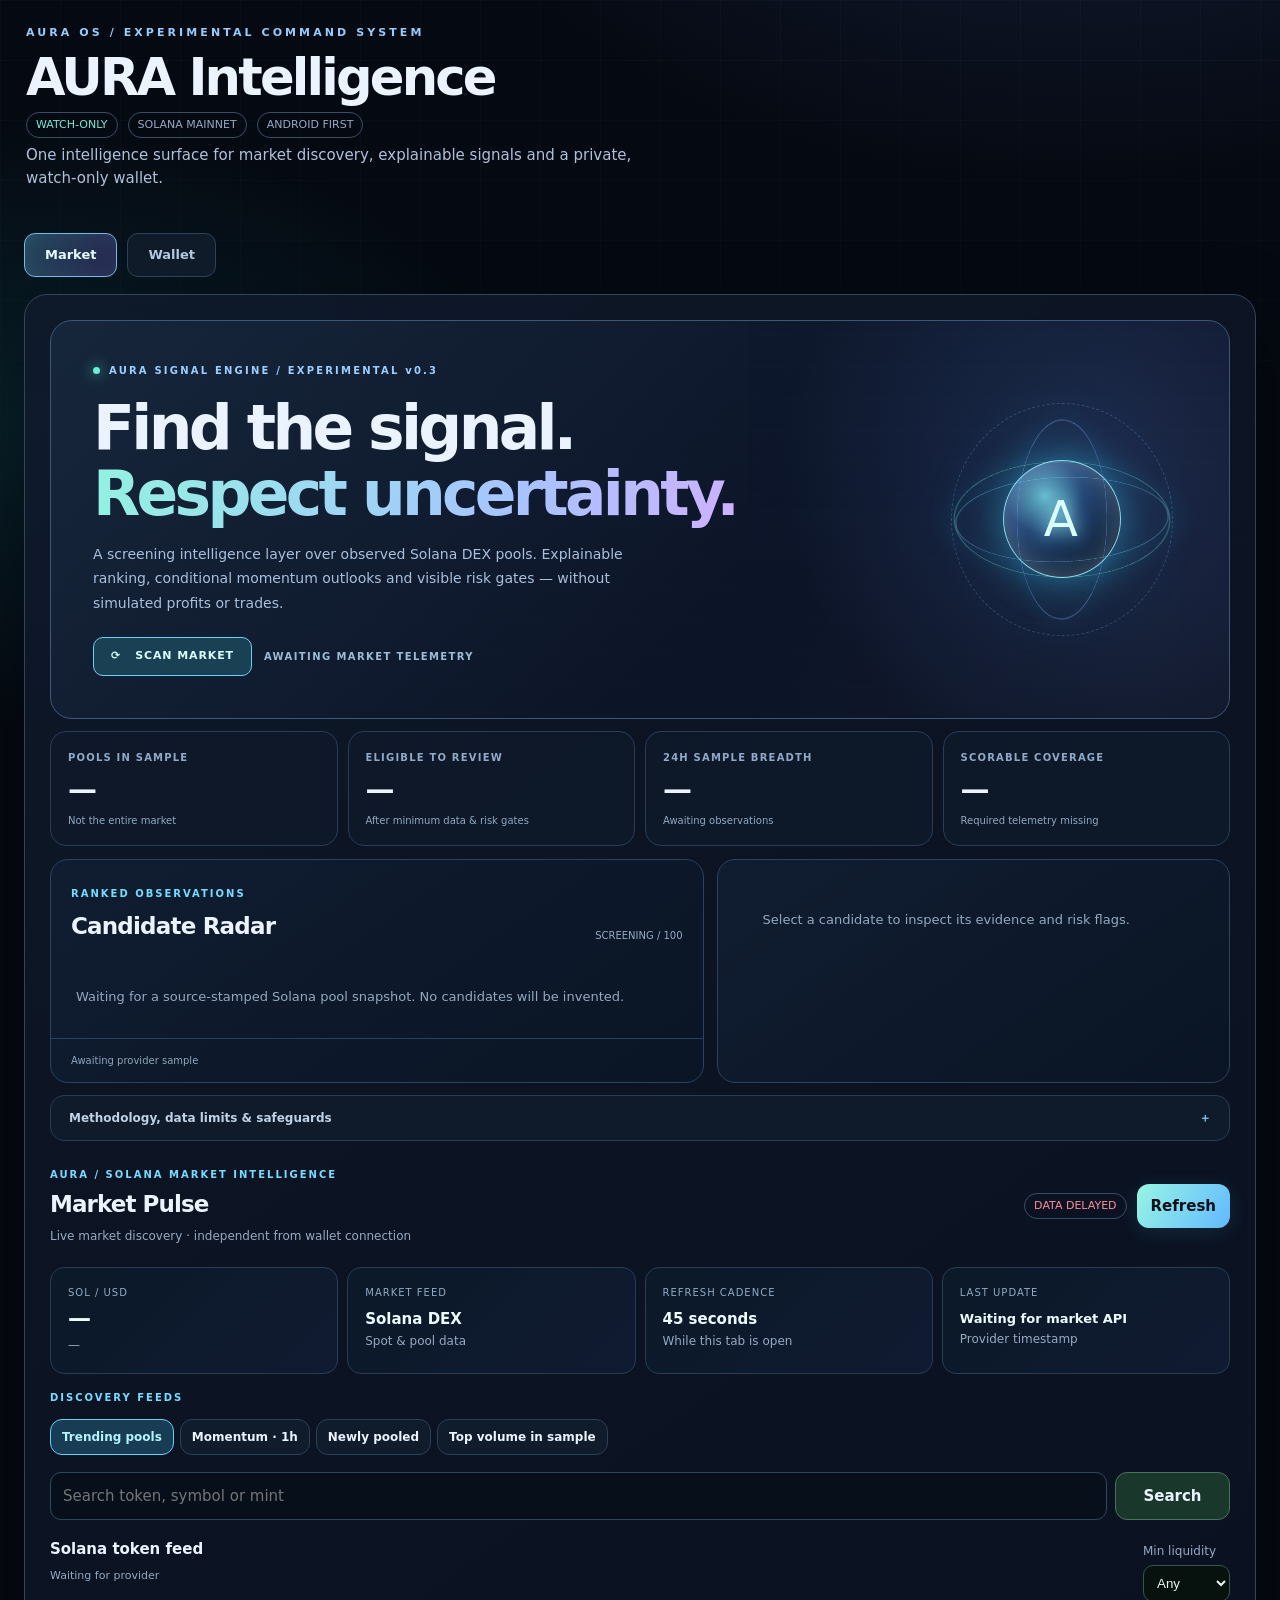
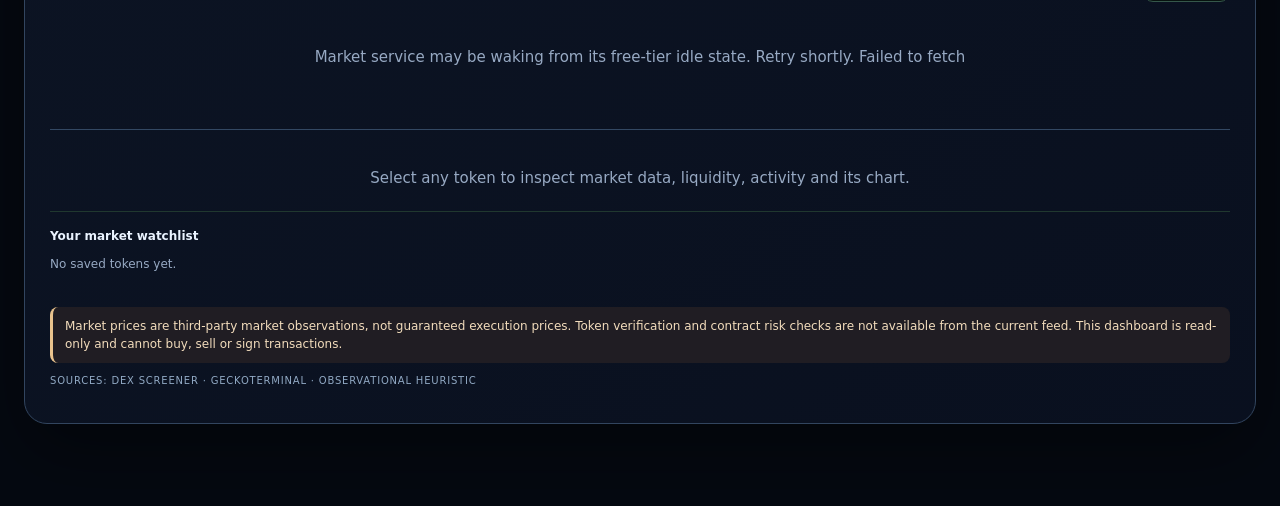
==== commit 1828b114: "feat(design): immersive AURA radar, ranked candidate dashboard and evidence panel" ====
--- a/wallet-intelligence/index.html
+++ b/wallet-intelligence/index.html
@@ -59,10 +59,38 @@
 .market-freshness{font-size:10px;letter-spacing:.08em;color:#9bb7a8}
 @media(min-width:650px){.market-kpis{grid-template-columns:repeat(4,minmax(0,1fr))}.market-detail-grid{grid-template-columns:repeat(3,minmax(0,1fr))}.market-shell{padding:22px}.market-token{grid-template-columns:35px minmax(0,1fr) 125px 68px 15px;gap:12px}.market-token-main b{font-size:14px}}
 
-</style></head><body>
-<header><div class="eyebrow">AURA / SHARED INTELLIGENCE</div><h1>Wallet Intelligence</h1><div class="row"><span class="pill ok">WATCH-ONLY</span><span class="pill">SOLANA MAINNET</span><span class="pill">ANDROID FIRST</span></div><p>See a wallet clearly. Keep control of every key and every transaction.</p></header>
+</style><link rel="stylesheet" href="./intelligence.css"></head><body>
+<header><div class="eyebrow">AURA OS / EXPERIMENTAL COMMAND SYSTEM</div><h1>AURA Intelligence</h1><div class="row"><span class="pill ok">WATCH-ONLY</span><span class="pill">SOLANA MAINNET</span><span class="pill">ANDROID FIRST</span></div><p>One intelligence surface for market discovery, explainable signals and a private, watch-only wallet.</p></header>
 <main><nav class="tabs" id="primary-tabs"><button class="active" data-tab="market">Market</button><button data-tab="wallet">Wallet</button></nav>
 <section id="tab-market" class="market-shell">
+<section class="aura-intel" aria-label="AURA intelligence radar" id="aura-radar">
+  <div class="intel-hero">
+    <div class="intel-hero-copy">
+      <div class="intel-eyebrow"><span class="intel-dot"></span> AURA SIGNAL ENGINE / EXPERIMENTAL v0.3</div>
+      <h2>Find the signal.<br><em>Respect uncertainty.</em></h2>
+      <p>A screening intelligence layer over observed Solana DEX pools. Explainable ranking, conditional momentum outlooks and visible risk gates — without simulated profits or trades.</p>
+      <div class="intel-hero-controls"><button id="intel-scan" type="button">⟳ &nbsp; SCAN MARKET</button><span id="intel-engine-status">AWAITING MARKET TELEMETRY</span></div>
+    </div>
+    <div class="intel-presence" role="img" aria-label="Abstract luminous AURA intelligence orb with orbital rings"><span class="intel-ring ring-a"></span><span class="intel-ring ring-b"></span><span class="intel-heart"><span>A</span></span></div>
+  </div>
+  <div class="intel-statbar">
+    <div class="intel-stat"><span>POOLS IN SAMPLE</span><strong id="intel-screened">—</strong><small>Not the entire market</small></div>
+    <div class="intel-stat"><span>ELIGIBLE TO REVIEW</span><strong id="intel-qualified">—</strong><small>After minimum data &amp; risk gates</small></div>
+    <div class="intel-stat"><span>24H SAMPLE BREADTH</span><strong id="intel-breadth">—</strong><small id="intel-breadth-context">Awaiting observations</small></div>
+    <div class="intel-stat"><span>SCORABLE COVERAGE</span><strong id="intel-coverage">—</strong><small id="intel-coverage-context">Required telemetry missing</small></div>
+  </div>
+  <div class="intel-layout">
+    <div class="intel-panel"><div class="intel-panel-head"><div><span class="intel-kicker">RANKED OBSERVATIONS</span><h3>Candidate Radar</h3></div><small>SCREENING / 100</small></div>
+      <div id="intel-candidates"><div class="intel-empty">Waiting for a source-stamped Solana pool snapshot. No candidates will be invented.</div></div>
+      <div class="intel-panel-foot" id="intel-feed-label">Awaiting provider sample</div>
+    </div>
+    <aside class="intel-panel" aria-label="Evidence analysis"><div class="intel-analysis" id="intel-analysis"><div class="intel-empty">Select a candidate to inspect its evidence and risk flags.</div></div></aside>
+  </div>
+  <details class="intel-methodology" id="intel-method"><summary>Methodology, data limits &amp; safeguards</summary><div class="intel-methodology-content">
+    <strong>Transparent heuristic (not a predictive model):</strong> up to 30 points liquidity, 20 trading volume, 20 observed price momentum, 15 buy/sell transaction count, 15 pool maturity, minus penalties for extreme turnover, price spikes and immature pools. Eligibility requires observed liquidity ≥$25K, 24h volume ≥$10K, pool age ≥24 hours, adequate field coverage and no severe numerical red flags. The score is not the probability of a positive return.<br>
+    <strong>Scope:</strong> the selected feed is a provider-curated pool sample, not an exhaustive ranking of Solana tokens. Missing values stay unknown; market bias describes observed price direction, not future price or target. No contract audit, holder concentration analysis or independently validated backtest is performed. Free-tier responses may be cached or delayed. No wallet connection or trading authority.
+  </div></details>
+</section>
   <div class="market-topline"><div><div class="market-section-label">AURA / SOLANA MARKET INTELLIGENCE</div><h2 style="margin:5px 0;font-size:23px">Market Pulse</h2><div class="muted small">Live market discovery · independent from wallet connection</div></div><div class="row"><span id="market-status" class="pill warn">CONNECTING</span><button id="market-refresh" class="primary">Refresh</button></div></div>
   <div class="market-kpis">
     <div class="market-kpi"><small>SOL / USD</small><b id="market-sol-price">—</b><span id="market-sol-change" class="metric-change muted">—</span></div>
@@ -71,15 +99,15 @@
     <div class="market-kpi"><small>Last update</small><b id="market-updated" style="font-size:13px;margin-top:11px">Waiting…</b><span class="muted small">Provider timestamp</span></div>
   </div>
   <div class="market-section-label">DISCOVERY FEEDS</div>
-  <div class="market-feeds"><button class="active" data-market-feed="trending">Trending · 1h</button><button data-market-feed="organic">Organic activity · 5m</button><button data-market-feed="recent">Newly pooled</button><button data-market-feed="toptraded">Top traded · 1h</button></div>
+  <div class="market-feeds"><button class="active" data-market-feed="trending">Trending pools</button><button data-market-feed="momentum">Momentum · 1h</button><button data-market-feed="recent">Newly pooled</button><button data-market-feed="toptraded">Top volume in sample</button></div>
   <div class="market-toolbar"><input id="market-search" placeholder="Search token, symbol or mint" autocapitalize="off" autocomplete="off" spellcheck="false"><button id="market-search-button">Search</button></div>
   <div id="market-search-results" class="market-search-results"></div>
   <div class="row spread"><div><b>Solana token feed</b><div id="market-source" class="market-source">Waiting for provider</div></div><div style="max-width:135px"><label for="market-min-liquidity">Min liquidity</label><select id="market-min-liquidity" style="width:100%;background:#07120f;color:#e8f4ed;border:1px solid #35574a;border-radius:10px;padding:9px"><option value="0">Any</option><option value="10000">$10K+</option><option value="50000">$50K+</option><option value="100000">$100K+</option></select></div></div>
   <div id="market-list" class="empty">Loading live Solana market data…</div>
   <div class="market-detail" id="market-detail"><div class="empty">Select any token to inspect market data, liquidity, activity and its chart.</div></div>
   <div class="item"><b class="small">Your market watchlist</b><div id="market-watchlist" class="market-watchlist"><span class="muted small">No saved tokens yet.</span></div></div>
-  <div class="notice" style="margin-top:14px">Market prices are third-party market observations, not guaranteed execution prices. Organic score and verification are screening signals, not proof that a token is safe. This dashboard is read-only and cannot buy, sell or sign transactions.</div>
-  <p class="market-freshness">SOURCES: JUPITER · DEX SCREENER · GECKOTERMINAL</p>
+  <div class="notice" style="margin-top:14px">Market prices are third-party market observations, not guaranteed execution prices. Token verification and contract risk checks are not available from the current feed. This dashboard is read-only and cannot buy, sell or sign transactions.</div>
+  <p class="market-freshness">SOURCES: DEX SCREENER · GECKOTERMINAL · OBSERVATIONAL HEURISTIC</p>
 </section>
 <section id="tab-wallet" class="hidden">
 <section class="card"><div class="row spread"><div><strong>Your watchlist</strong><div class="muted small">Public addresses only · saved on this browser</div></div><span id="status" class="pill">READY</span></div><label for="address">Solana public address</label><input id="address" autocomplete="off" autocapitalize="off" spellcheck="false" placeholder="Paste a public wallet address"><label for="label">Private label (stays on this device)</label><input id="label" maxlength="40" placeholder="e.g. Main watch wallet"><div class="actions"><button class="primary" id="add">Add address</button><button id="refreshAll">Refresh all</button></div><div id="wallets" class="small muted" style="margin-top:12px">No addresses saved yet.</div></section>
@@ -89,5 +117,5 @@
 <section id="tab-activity" class="card hidden"><strong>Recent activity</strong><p class="muted small">Movements remain unclassified. Balance changes alone cannot reliably distinguish swaps from transfers or calculate P&amp;L.</p><div id="activity" class="empty">No transaction history loaded.</div></section>
 <section id="tab-context" class="card hidden"><strong>AI context packet</strong><p class="muted small">Paste this source-stamped summary into ChatGPT. It does not automatically connect this page to your session.</p><textarea id="context" rows="12" style="width:100%;background:#07110f;color:#d9eee2;border:1px solid var(--line);border-radius:12px;padding:12px" readonly placeholder="Refresh a wallet to generate context."></textarea><div class="actions"><button id="copyContext2">Copy context</button><button id="downloadContext">Download JSON</button></div></section>
 <section id="tab-security" class="card hidden"><strong>Privacy, safety & backup</strong><div class="notice" style="margin-top:12px">Watch-only: no wallet connection, signing, buying, selling or withdrawals. Never enter a seed phrase, private key, recovery phrase or exchange secret.</div><div class="notice danger" style="margin-top:10px">Addresses and snapshots are stored in this browser's IndexedDB without application-level encryption. Anyone with access to your unlocked browser profile/device may inspect them. The public RPC provider receives the address and request metadata when you refresh.</div><label for="passphrase">Backup passphrase (not stored)</label><input id="passphrase" type="password" autocomplete="new-password" placeholder="Use a unique, strong passphrase"><div class="actions"><button id="backup">Export encrypted backup</button><button id="restore">Restore encrypted backup</button><input id="backupFile" class="hidden" type="file" accept="application/json,.json"></div><p class="muted small">Backup uses PBKDF2-SHA256 and AES-256-GCM. The passphrase is never stored or transmitted. Losing it makes that backup unrecoverable. Keep the backup file and passphrase separately.</p><div class="actions"><button class="ghost" id="forget">Delete local wallet data</button></div></section>
-<div class="footer">AURA Market & Wallet Intelligence 0.2.0 · Market feeds · Local-first wallet · Read-only · No custody · No trading</div></section></main>
-<script src="./app.js" defer></script><script src="./market.js" defer></script></body></html>+<div class="footer">AURA Market & Wallet Intelligence 0.3.0 · Market feeds · Local-first wallet · Read-only · No custody · No trading</div></section></main>
+<script src="./app.js" defer></script><script src="./market.js" defer></script><script type="module" src="./intelligence-ui.mjs"></script></body></html>
--- a/wallet-intelligence/intelligence.css
+++ b/wallet-intelligence/intelligence.css
@@ -0,0 +1,128 @@
+/* AURA OS / Intelligence Command Surface — v0.3.0 */
+:root{--bg:#050911;--panel:#0d1422;--line:#26344b;--text:#eaf3ff;--muted:#97a9c3;--mint:#6bead6;--gold:#f2cf8f;--red:#ff8d9b;--violet:#a991ff;--cyan:#62c5ff}
+html{scroll-behavior:smooth}
+body{min-height:100vh;background:radial-gradient(ellipse 65rem 40rem at 84% -10%,#28305b88,transparent 62%),radial-gradient(ellipse 50rem 30rem at 2% 20%,#0e4e5a55,transparent 64%),#050911;color:var(--text);font-family:Inter,ui-sans-serif,system-ui,-apple-system,Segoe UI,sans-serif;overflow-x:hidden}
+body:before{content:"";pointer-events:none;position:fixed;inset:0;background-image:linear-gradient(#86b9f009 1px,transparent 1px),linear-gradient(90deg,#86b9f009 1px,transparent 1px);background-size:60px 60px;mask-image:linear-gradient(to bottom,#000,transparent 85%);z-index:-1}
+header,main{max-width:1320px}
+header{padding:25px 26px 10px}
+header .eyebrow{color:#93ccff;font-size:11px;letter-spacing:.28em}
+header h1{font-size:clamp(2rem,4vw,3.2rem);font-weight:750;letter-spacing:-.055em}
+header p{max-width:650px;margin:6px 0 12px;color:#adc2da}
+main{padding:8px 24px 64px}
+.card{background:linear-gradient(145deg,#121e2eea,#0c1421ed);border:1px solid #2d4157;box-shadow:0 16px 50px #02050c55}
+.pill{border-color:#394e65}
+button{transition:background .22s ease,border-color .22s ease,transform .2s ease,box-shadow .22s ease}
+button:hover{border-color:#78bdec;box-shadow:0 0 0 1px #69aef722}
+button:active{transform:scale(.985)}
+button:focus-visible,a:focus-visible,input:focus-visible{outline:2px solid #87e4ff;outline-offset:2px}
+button.primary{background:linear-gradient(120deg,#97f5e4,#62b9ff);color:#071019;box-shadow:0 4px 20px #48c4df22}
+input{background:#070f1a;border-color:#30485c;color:#e9f3ff}
+input:focus{border-color:#80c2ff}
+.tabs{gap:10px;margin:14px 0 17px}
+.tabs button{background:#101b2a;border:1px solid #2d425a;border-radius:11px;padding:11px 20px;color:#b5c7df}
+.tabs button.active{background:linear-gradient(115deg,#24475b,#26264e);border-color:#6abfe8;color:#e6fbff;box-shadow:inset 0 0 19px #6eb9ff17}
+.market-shell{background:linear-gradient(145deg,#101a2bdf,#0a1120ef);border:1px solid #32455f;border-radius:23px;padding:25px;margin-top:0;box-shadow:0 28px 75px #0006}
+.market-section-label,.intel-kicker{color:#74dcff;letter-spacing:.2em;font-size:10px;font-weight:800}
+.market-kpis{margin-top:22px}
+.market-kpi{background:linear-gradient(135deg,#0b1928,#101a31);border:1px solid #293c56;padding:17px}
+.market-kpi b{color:#edfbff;font-size:23px}
+.market-kpi small,.market-source,.market-freshness{color:#91a9c4}
+.market-feeds button,.chart-controls button{background:#101b2b;border:1px solid #2b4059}
+.market-feeds button.active,.chart-controls button.active{background:#173c54;border-color:#68cefa;color:#b4f4ff}
+.market-token{border-color:#25354d}
+.market-token:hover,.market-search-result:hover{background:#13263d}
+.market-rank,.market-token-main small,.market-token-price small,.market-token-meta small{color:#95a8be}
+.market-token-arrow,.positive{color:#77e8d3!important}
+.negative{color:#ff96a7!important}
+.market-detail{border-color:#334863}
+.market-detail-grid>div,.market-chart{background:#0d1929;border-color:#2e405d}
+.market-chart{min-height:160px}
+.risk-chip{border-color:#3d526d;color:#c1d4ed}
+.notice{background:#201d23;border-color:#e9c38d;color:#f2dcbc}
+#tab-wallet .card{max-width:1100px}
+.footer{color:#718ba7}
+a{color:#7bdfff}
+#tab-market .market-topline h2{font-weight:740;letter-spacing:-.04em}
+.aura-intel{margin-bottom:26px}
+.intel-hero{position:relative;overflow:hidden;border:1px solid #405678;border-radius:22px;background:radial-gradient(circle at 87% 37%,#4060a34b,transparent 28%),linear-gradient(135deg,#16263b,#0c1427 64%,#101628);min-height:260px;display:flex;justify-content:space-between;align-items:center;padding:clamp(19px,4vw,42px);isolation:isolate}
+.intel-hero:before{content:"";position:absolute;inset:0;opacity:.6;background:repeating-linear-gradient(0deg,transparent 0 31px,#b4f2ff09 32px),linear-gradient(90deg,transparent 55%,#5d84ca10);z-index:-1}
+.intel-hero-copy{max-width:710px;z-index:2}
+.intel-eyebrow{display:flex;gap:9px;align-items:center;font-size:10px;font-weight:780;letter-spacing:.22em;color:#9ccfff}
+.intel-dot{width:7px;height:7px;border-radius:50%;background:#65f0d3;box-shadow:0 0 14px #65f0d3;display:inline-block}
+.intel-hero h2{font-size:clamp(2rem,4.8vw,4rem);line-height:1.08;letter-spacing:-.06em;font-weight:750;margin:17px 0 12px}
+.intel-hero h2 em{font-style:normal;background:linear-gradient(105deg,#93f2e1,#a6c4ff 65%,#ceb0ff);-webkit-background-clip:text;background-clip:text;color:transparent}
+.intel-hero p{color:#a8c0dd;max-width:560px;font-size:14px;line-height:1.75}
+.intel-hero-controls{display:flex;align-items:center;gap:12px;flex-wrap:wrap;margin-top:22px}
+#intel-engine-status{font-size:10px;letter-spacing:.14em;font-weight:800;color:#9cbbd5}
+#intel-engine-status[data-level=good]{color:#77ead5}
+#intel-engine-status[data-level=warning]{color:#ffc991}
+#intel-scan{border:1px solid #6ad0f5;border-radius:10px;background:#1a4054;color:#d9fcff;padding:10px 17px;letter-spacing:.08em;font-size:11px}
+.intel-presence{position:relative;flex:0 0 270px;height:245px;margin:-25px -10px -25px 0;display:grid;place-items:center;filter:drop-shadow(0 0 30px #1ae1ff24)}
+.intel-presence:before,.intel-presence:after,.intel-ring{content:"";position:absolute;border-radius:50%;border:1px solid #85dfff66;box-shadow:inset 0 0 30px #52b5ff0a,0 0 40px #20d4ff10}
+.intel-presence:before{inset:27px;transform:rotateX(64deg) rotate(-20deg);animation:aura-spin 22s linear infinite}
+.intel-presence:after{inset:6px 24px;border-style:dashed;opacity:.58;animation:aura-spin 38s linear infinite reverse}
+.intel-ring.ring-a{inset:22px 36px;border-color:#8ca7ff78;transform:rotateY(63deg) rotate(32deg);animation:aura-orbit 13s ease-in-out infinite alternate}
+.intel-ring.ring-b{inset:13px 27px;border-color:#7cf6db66;transform:rotateX(58deg) rotate(-27deg);animation:aura-orbit 15s ease-in-out infinite alternate-reverse}
+.intel-heart{width:118px;height:118px;border:1px solid #9af8ffe0;border-radius:50%;display:grid;place-items:center;background:radial-gradient(circle at 35% 30%,#84edffb9,#284e86a0 35%,#081424ee 76%);box-shadow:0 0 42px #3dcbff6b,inset 0 0 30px #b9d8ff66;animation:aura-breathe 6s ease-in-out infinite}
+.intel-heart span{font-size:50px;letter-spacing:-.15em;padding-right:10px;font-weight:210;color:#d9ffff;text-shadow:0 0 17px #98f4ff}
+@keyframes aura-spin{to{transform:rotateX(64deg) rotate(340deg)}}
+@keyframes aura-orbit{to{transform:rotateX(36deg) rotate(140deg)}}
+@keyframes aura-breathe{50%{box-shadow:0 0 65px #48dfff75,inset 0 0 35px #b9dcff88;transform:scale(1.045)}}
+.intel-statbar{display:grid;grid-template-columns:repeat(4,minmax(0,1fr));gap:10px;margin-top:12px}
+.intel-stat{border:1px solid #283c59;background:#0e1a2bcb;border-radius:16px;padding:18px 17px;min-width:0}
+.intel-stat span{font-size:10px;color:#91a9c7;letter-spacing:.12em;display:block;font-weight:750}
+.intel-stat strong{font-size:clamp(21px,2.8vw,29px);font-weight:720;line-height:1.7;display:block;letter-spacing:-.035em}
+.intel-stat small{display:block;color:#90a9c2;font-size:10px;line-height:1.35}
+.intel-layout{display:grid;grid-template-columns:minmax(0,1.12fr) minmax(330px,.88fr);gap:13px;margin-top:13px;align-items:stretch}
+.intel-panel{border-radius:18px;border:1px solid #2b4261;background:linear-gradient(145deg,#101d31f5,#0a1525ee);overflow:hidden}
+.intel-panel-head{display:flex;align-items:flex-end;justify-content:space-between;gap:10px;padding:21px 20px 14px}
+.intel-panel-head h3{margin:5px 0 0;letter-spacing:-.035em;font-size:23px;font-weight:730}
+.intel-panel-head small{color:#97aac4;font-size:10px}
+.intel-candidate{display:grid;grid-template-columns:23px 40px minmax(0,1fr) 82px 90px;gap:10px;align-items:center;text-align:left;width:100%;padding:15px 17px;border:0;border-top:1px solid #263c55;border-radius:0;background:transparent;min-height:83px}
+.intel-candidate:hover,.intel-candidate.is-selected{background:linear-gradient(90deg,#1640528f,#1a2d4f44)}
+.intel-candidate.is-selected{box-shadow:inset 3px 0 #75e9e0}
+.intel-position{font:11px ui-monospace,monospace;color:#849ab3}
+.intel-avatar{width:40px;height:40px;border-radius:12px;background:linear-gradient(145deg,#233d58,#1b3855);border:1px solid #405e7b;color:#ccf7ff;display:grid;place-items:center;font-size:12px;font-weight:750}
+.intel-asset{min-width:0}
+.intel-asset strong,.intel-candidate-numbers strong{display:block;overflow:hidden;white-space:nowrap;text-overflow:ellipsis;font-size:13px;color:#e8f2ff}
+.intel-asset small,.intel-candidate-numbers small{display:block;color:#a4b8d3;font-size:10px;overflow:hidden;text-overflow:ellipsis;white-space:nowrap}
+.intel-asset .intel-minor{color:#8098ad;margin-top:3px}
+.intel-candidate-numbers{text-align:right}
+.intel-score-wrap{display:flex;align-items:flex-end;flex-direction:column;gap:4px}
+.intel-score{font-size:20px;font-weight:780;letter-spacing:-.03em;color:#d6e5ff}
+.intel-score.focus{color:#74e9cb}
+.intel-score.danger{color:#ff9ca7}
+.intel-score-wrap small{font-size:8px;letter-spacing:.07em;color:#9eb5ce;text-align:right}
+.intel-score-track{width:76px;height:3px;display:block;background:#2a3a53;border-radius:5px;overflow:hidden}
+.intel-score-track i{height:100%;display:block;background:linear-gradient(90deg,#71b6fc,#7cf7ce)}
+.intel-panel-foot{border-top:1px solid #2a405e;padding:14px 20px;color:#8da6bd;font-size:10px}
+.intel-analysis{padding:20px}
+.intel-analysis-top{display:flex;justify-content:space-between;align-items:center;gap:9px}
+.intel-confidence{font-size:10px;color:#95b4d8;border:1px solid #345172;border-radius:99px;padding:4px 9px}
+.intel-analysis h3{font-size:26px;letter-spacing:-.04em;margin:12px 0 15px}
+.intel-analysis h3 span{font-size:13px;font-weight:450;letter-spacing:0;color:#98acc8}
+.intel-bias{border-radius:14px;background:linear-gradient(110deg,#26314b,#1b2a45);border:1px solid #41506b;padding:16px 18px;margin:0 0 15px}
+.intel-bias.bull{background:linear-gradient(110deg,#173d40,#13293d);border-color:#377d83}
+.intel-bias.bear{background:linear-gradient(110deg,#412b39,#24253f);border-color:#765269}
+.intel-bias span,.intel-analysis-grid span,.intel-narrative span,.intel-condition span{display:block;font-size:10px;letter-spacing:.11em;color:#9eb7ce;font-weight:780}
+.intel-bias strong{display:block;font-size:21px;margin-top:5px;letter-spacing:-.03em}
+.intel-analysis-grid{display:grid;grid-template-columns:repeat(2,minmax(0,1fr));gap:8px}
+.intel-analysis-grid>div{border:1px solid #2c425d;border-radius:11px;padding:11px;background:#0c192c}
+.intel-analysis-grid strong{font-size:16px;display:block;margin-top:5px}
+.intel-narrative{margin-top:19px}
+.intel-narrative ul{margin:7px 0 0;padding-left:18px;color:#c3d4e8;font-size:12px;line-height:1.65}
+.intel-narrative.risk{color:#ffb9ba}
+.intel-narrative.risk ul{color:#d8c5cd}
+.intel-condition{padding:13px;border-left:2px solid #7fdacc;background:#1630404d;margin-top:17px;border-radius:7px}
+.intel-condition p{color:#c0d4e9;font-size:12px;line-height:1.6;margin:5px 0 0}
+.intel-inspect{margin-top:15px;width:100%;border:1px solid #72b9e3;background:#16364a;color:#d9faff;font-size:12px;display:flex;justify-content:space-between}
+.intel-disclaimer{font-size:10px;color:#8aa3bc;line-height:1.55;margin:12px 0 0}
+.intel-empty{padding:30px 25px;color:#94a9c1;line-height:1.6;font-size:13px}
+.intel-methodology{margin-top:12px;border-radius:14px;background:#0f1b2a;border:1px solid #273c54;color:#c0d1e5}
+.intel-methodology summary{list-style:none;cursor:pointer;padding:13px 18px;font-weight:670;font-size:12px;display:flex;justify-content:space-between}
+.intel-methodology summary:after{content:"＋";color:#76cae9}
+.intel-methodology[open] summary:after{content:"−"}
+.intel-methodology-content{border-top:1px solid #293f59;padding:14px 18px;font-size:12px;line-height:1.7;color:#aebfd7}
+@media(max-width:1020px){.intel-layout{grid-template-columns:minmax(0,1fr)}.intel-presence{flex-basis:205px;height:200px}.intel-hero-copy{max-width:70%}}
+@media(max-width:700px){header{padding:23px 16px 9px}main{padding:8px 12px 40px}header h1{font-size:2rem}.market-shell{padding:13px;border-radius:16px}.market-kpi{padding:12px}.intel-hero{padding:23px 19px;min-height:260px}.intel-hero-copy{max-width:100%}.intel-hero h2{font-size:2.2rem;position:relative;z-index:1}.intel-hero p{max-width:300px;font-size:12px}.intel-presence{position:absolute;right:-50px;top:-10px;transform:scale(.72);opacity:.28;z-index:0}.intel-statbar{grid-template-columns:repeat(2,minmax(0,1fr));gap:7px}.intel-stat{padding:13px}.intel-candidate{grid-template-columns:16px 31px minmax(0,1fr) 67px;gap:8px;padding:12px 10px}.intel-avatar{height:31px;width:31px;border-radius:9px}.intel-candidate-numbers{display:none}.intel-score-track{width:56px}.intel-score{font-size:18px}.intel-score-wrap small{font-size:7px}.intel-panel-head{padding:17px 13px 12px}.intel-panel-head h3{font-size:21px}.intel-analysis{padding:16px}.intel-asset .intel-minor{font-size:9px}.market-toolbar{grid-template-columns:minmax(0,1fr) auto}}
+@media(prefers-reduced-motion:reduce){*,*:before,*:after{animation:none!important;scroll-behavior:auto!important;transition:none!important}}
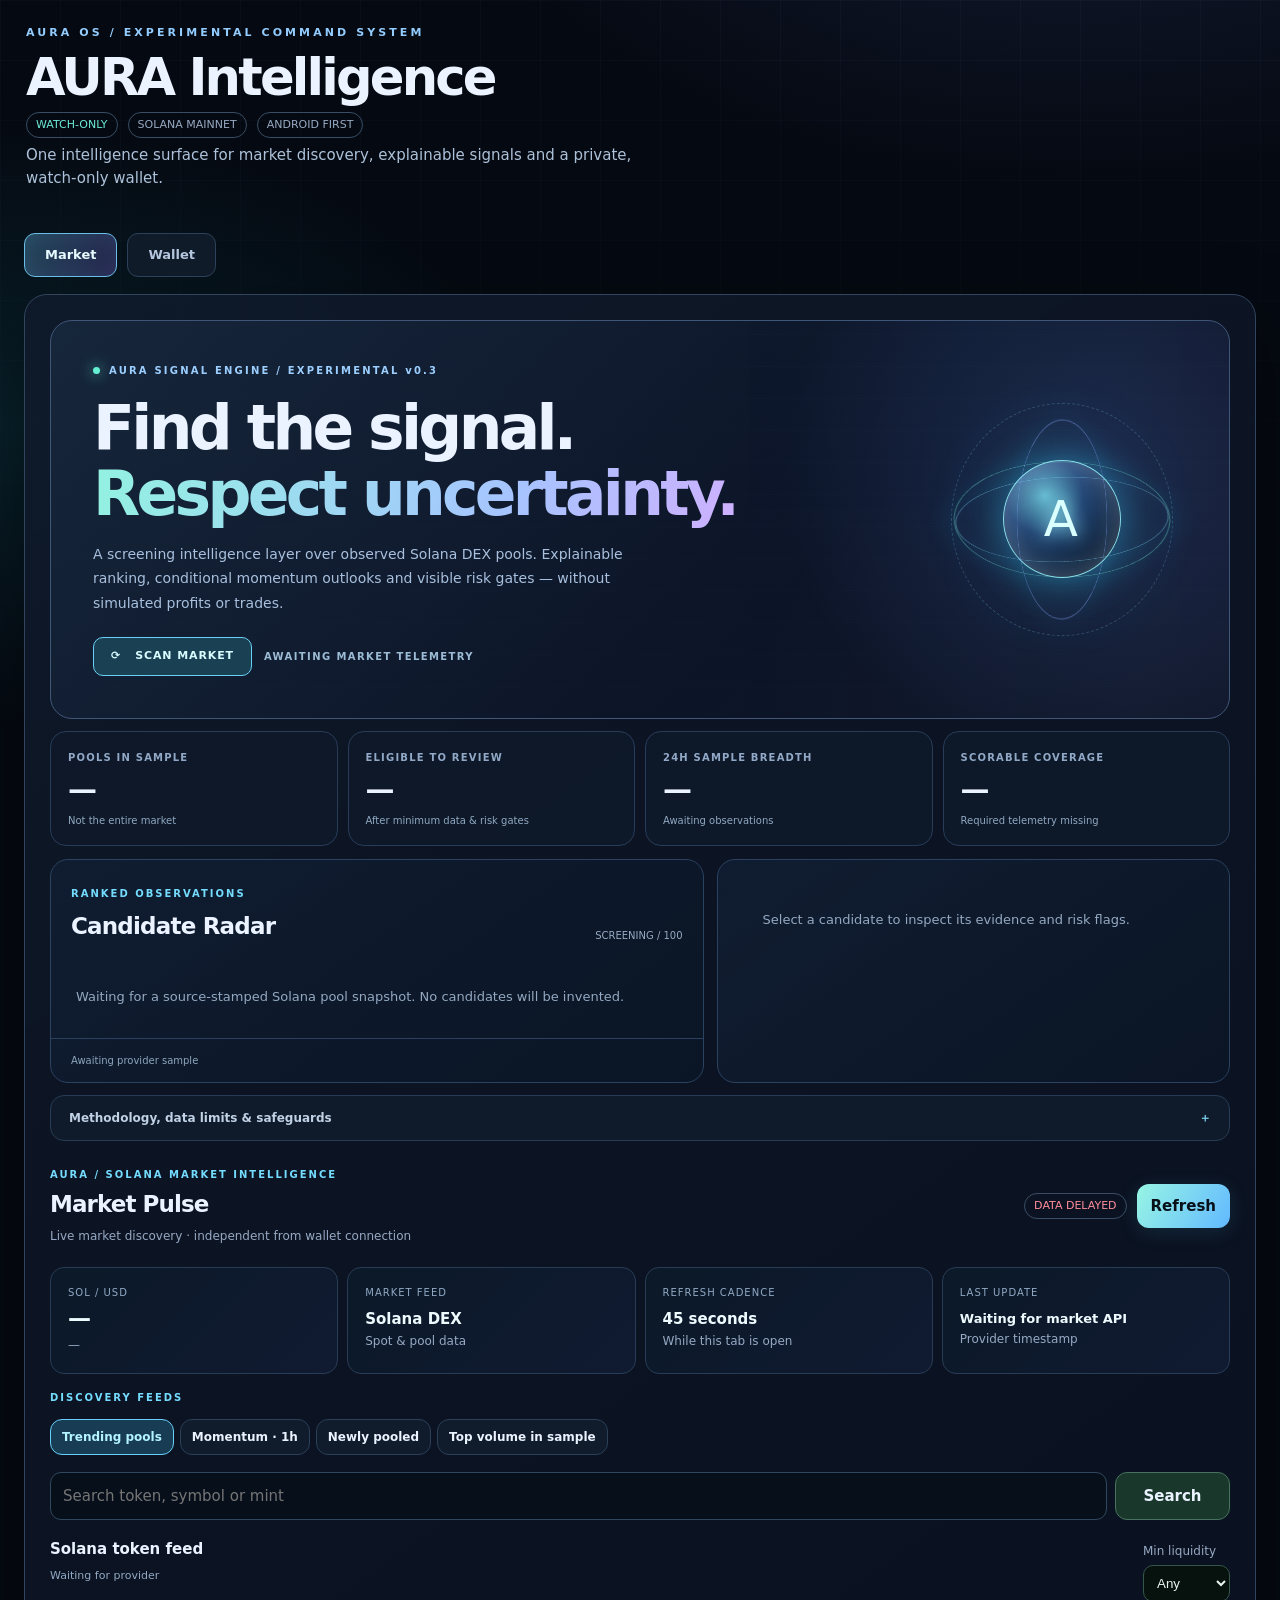
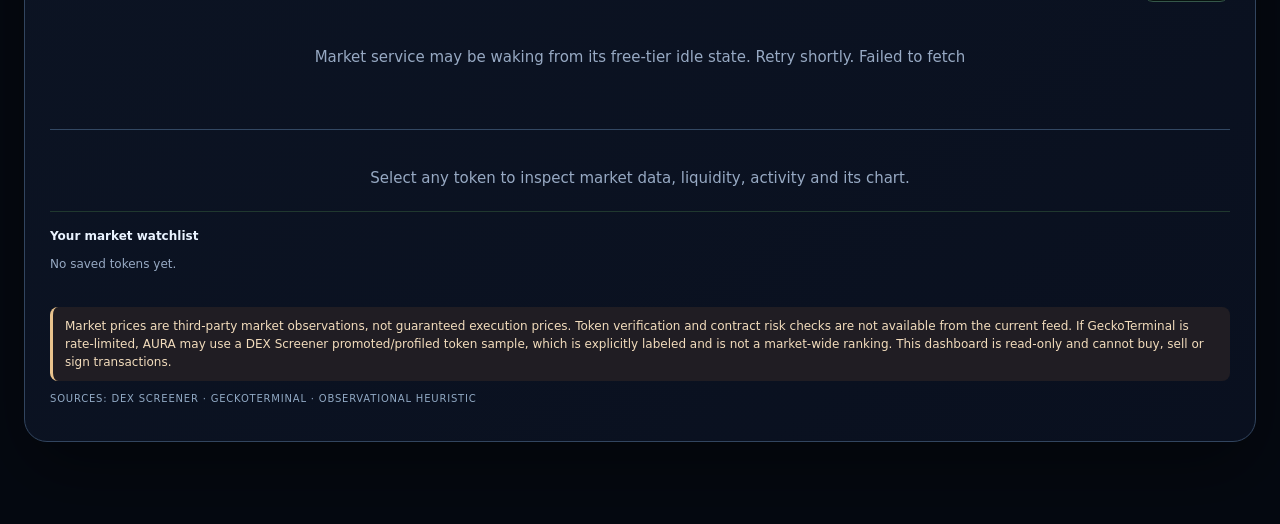
==== commit 19910d87: "release(intelligence): v0.3.1 with provider fallback and explicit sampling caveats" ====
--- a/wallet-intelligence/index.html
+++ b/wallet-intelligence/index.html
@@ -106,7 +106,7 @@
   <div id="market-list" class="empty">Loading live Solana market data…</div>
   <div class="market-detail" id="market-detail"><div class="empty">Select any token to inspect market data, liquidity, activity and its chart.</div></div>
   <div class="item"><b class="small">Your market watchlist</b><div id="market-watchlist" class="market-watchlist"><span class="muted small">No saved tokens yet.</span></div></div>
-  <div class="notice" style="margin-top:14px">Market prices are third-party market observations, not guaranteed execution prices. Token verification and contract risk checks are not available from the current feed. This dashboard is read-only and cannot buy, sell or sign transactions.</div>
+  <div class="notice" style="margin-top:14px">Market prices are third-party market observations, not guaranteed execution prices. Token verification and contract risk checks are not available from the current feed. If GeckoTerminal is rate-limited, AURA may use a DEX Screener promoted/profiled token sample, which is explicitly labeled and is not a market-wide ranking. This dashboard is read-only and cannot buy, sell or sign transactions.</div>
   <p class="market-freshness">SOURCES: DEX SCREENER · GECKOTERMINAL · OBSERVATIONAL HEURISTIC</p>
 </section>
 <section id="tab-wallet" class="hidden">
@@ -117,5 +117,5 @@
 <section id="tab-activity" class="card hidden"><strong>Recent activity</strong><p class="muted small">Movements remain unclassified. Balance changes alone cannot reliably distinguish swaps from transfers or calculate P&amp;L.</p><div id="activity" class="empty">No transaction history loaded.</div></section>
 <section id="tab-context" class="card hidden"><strong>AI context packet</strong><p class="muted small">Paste this source-stamped summary into ChatGPT. It does not automatically connect this page to your session.</p><textarea id="context" rows="12" style="width:100%;background:#07110f;color:#d9eee2;border:1px solid var(--line);border-radius:12px;padding:12px" readonly placeholder="Refresh a wallet to generate context."></textarea><div class="actions"><button id="copyContext2">Copy context</button><button id="downloadContext">Download JSON</button></div></section>
 <section id="tab-security" class="card hidden"><strong>Privacy, safety & backup</strong><div class="notice" style="margin-top:12px">Watch-only: no wallet connection, signing, buying, selling or withdrawals. Never enter a seed phrase, private key, recovery phrase or exchange secret.</div><div class="notice danger" style="margin-top:10px">Addresses and snapshots are stored in this browser's IndexedDB without application-level encryption. Anyone with access to your unlocked browser profile/device may inspect them. The public RPC provider receives the address and request metadata when you refresh.</div><label for="passphrase">Backup passphrase (not stored)</label><input id="passphrase" type="password" autocomplete="new-password" placeholder="Use a unique, strong passphrase"><div class="actions"><button id="backup">Export encrypted backup</button><button id="restore">Restore encrypted backup</button><input id="backupFile" class="hidden" type="file" accept="application/json,.json"></div><p class="muted small">Backup uses PBKDF2-SHA256 and AES-256-GCM. The passphrase is never stored or transmitted. Losing it makes that backup unrecoverable. Keep the backup file and passphrase separately.</p><div class="actions"><button class="ghost" id="forget">Delete local wallet data</button></div></section>
-<div class="footer">AURA Market & Wallet Intelligence 0.3.0 · Market feeds · Local-first wallet · Read-only · No custody · No trading</div></section></main>
+<div class="footer">AURA Market & Wallet Intelligence 0.3.1 · Market feeds · Local-first wallet · Read-only · No custody · No trading</div></section></main>
 <script src="./app.js" defer></script><script src="./market.js" defer></script><script type="module" src="./intelligence-ui.mjs"></script></body></html>
